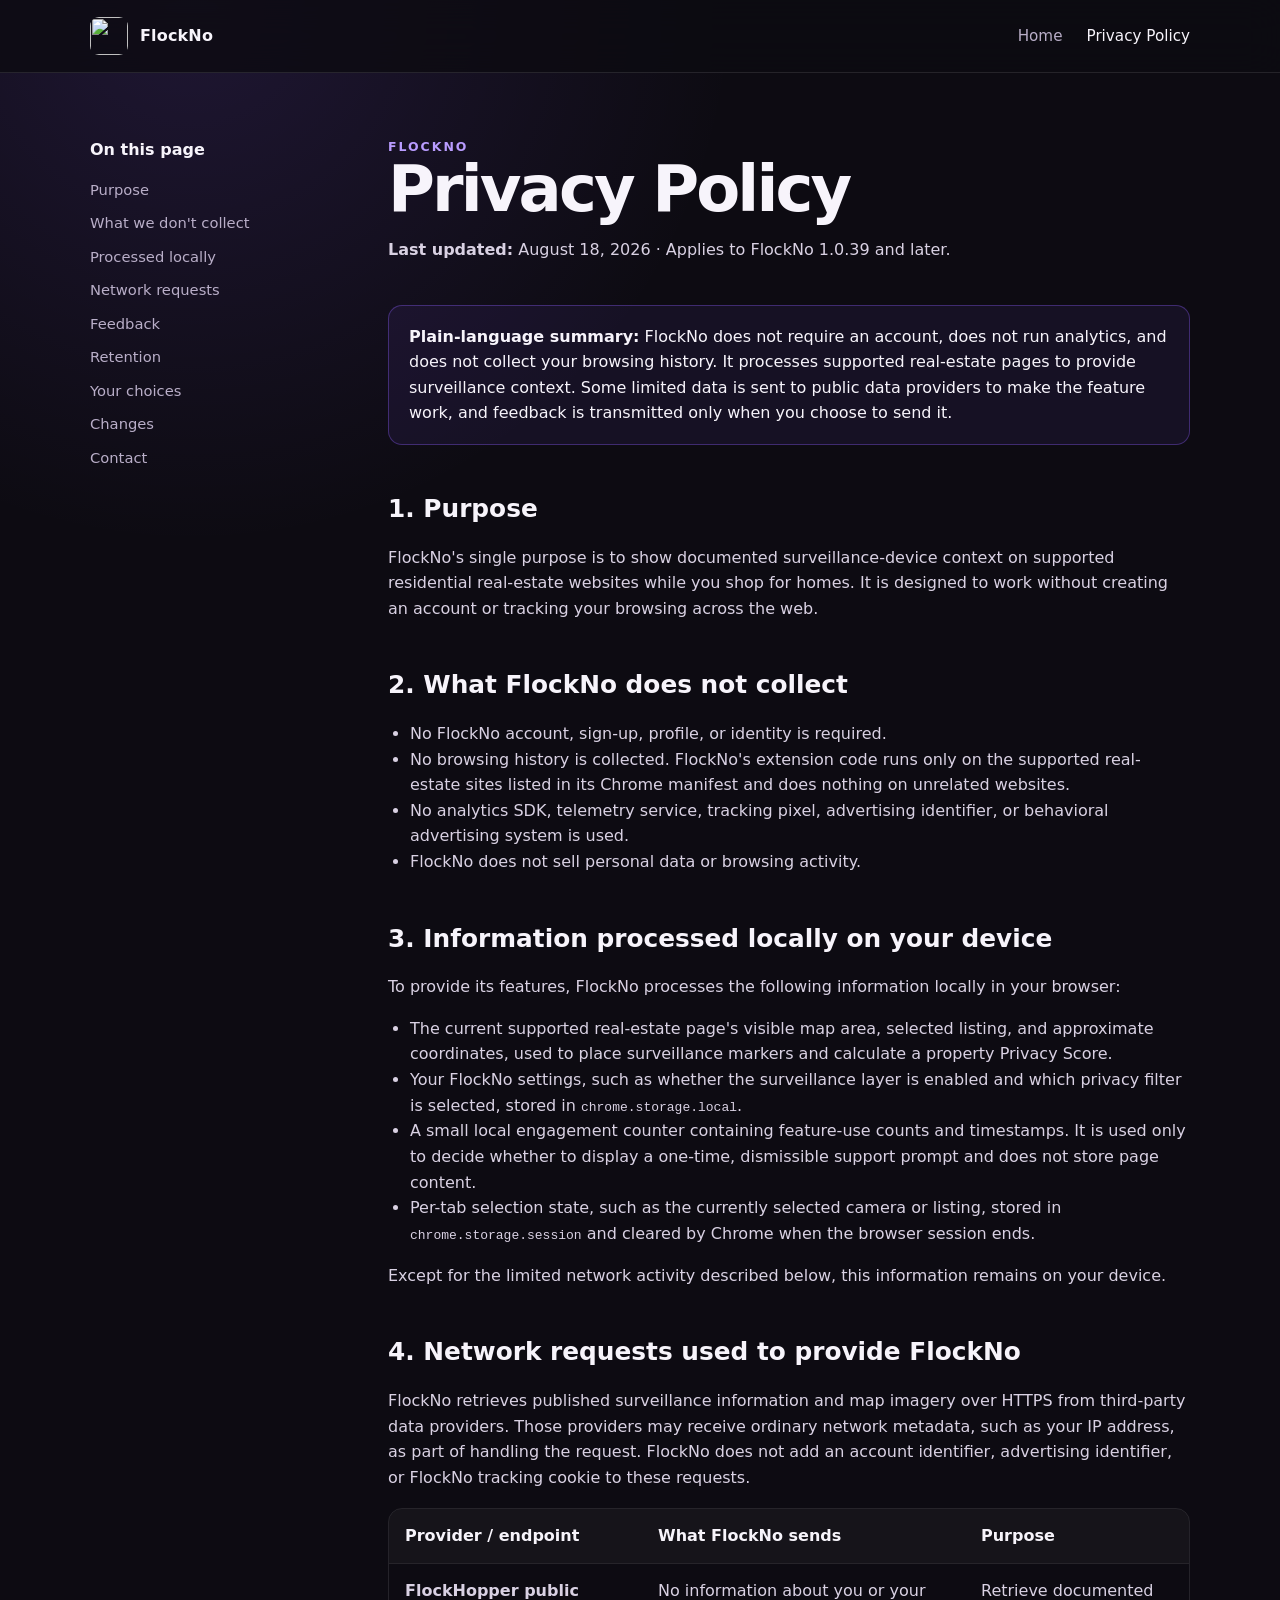
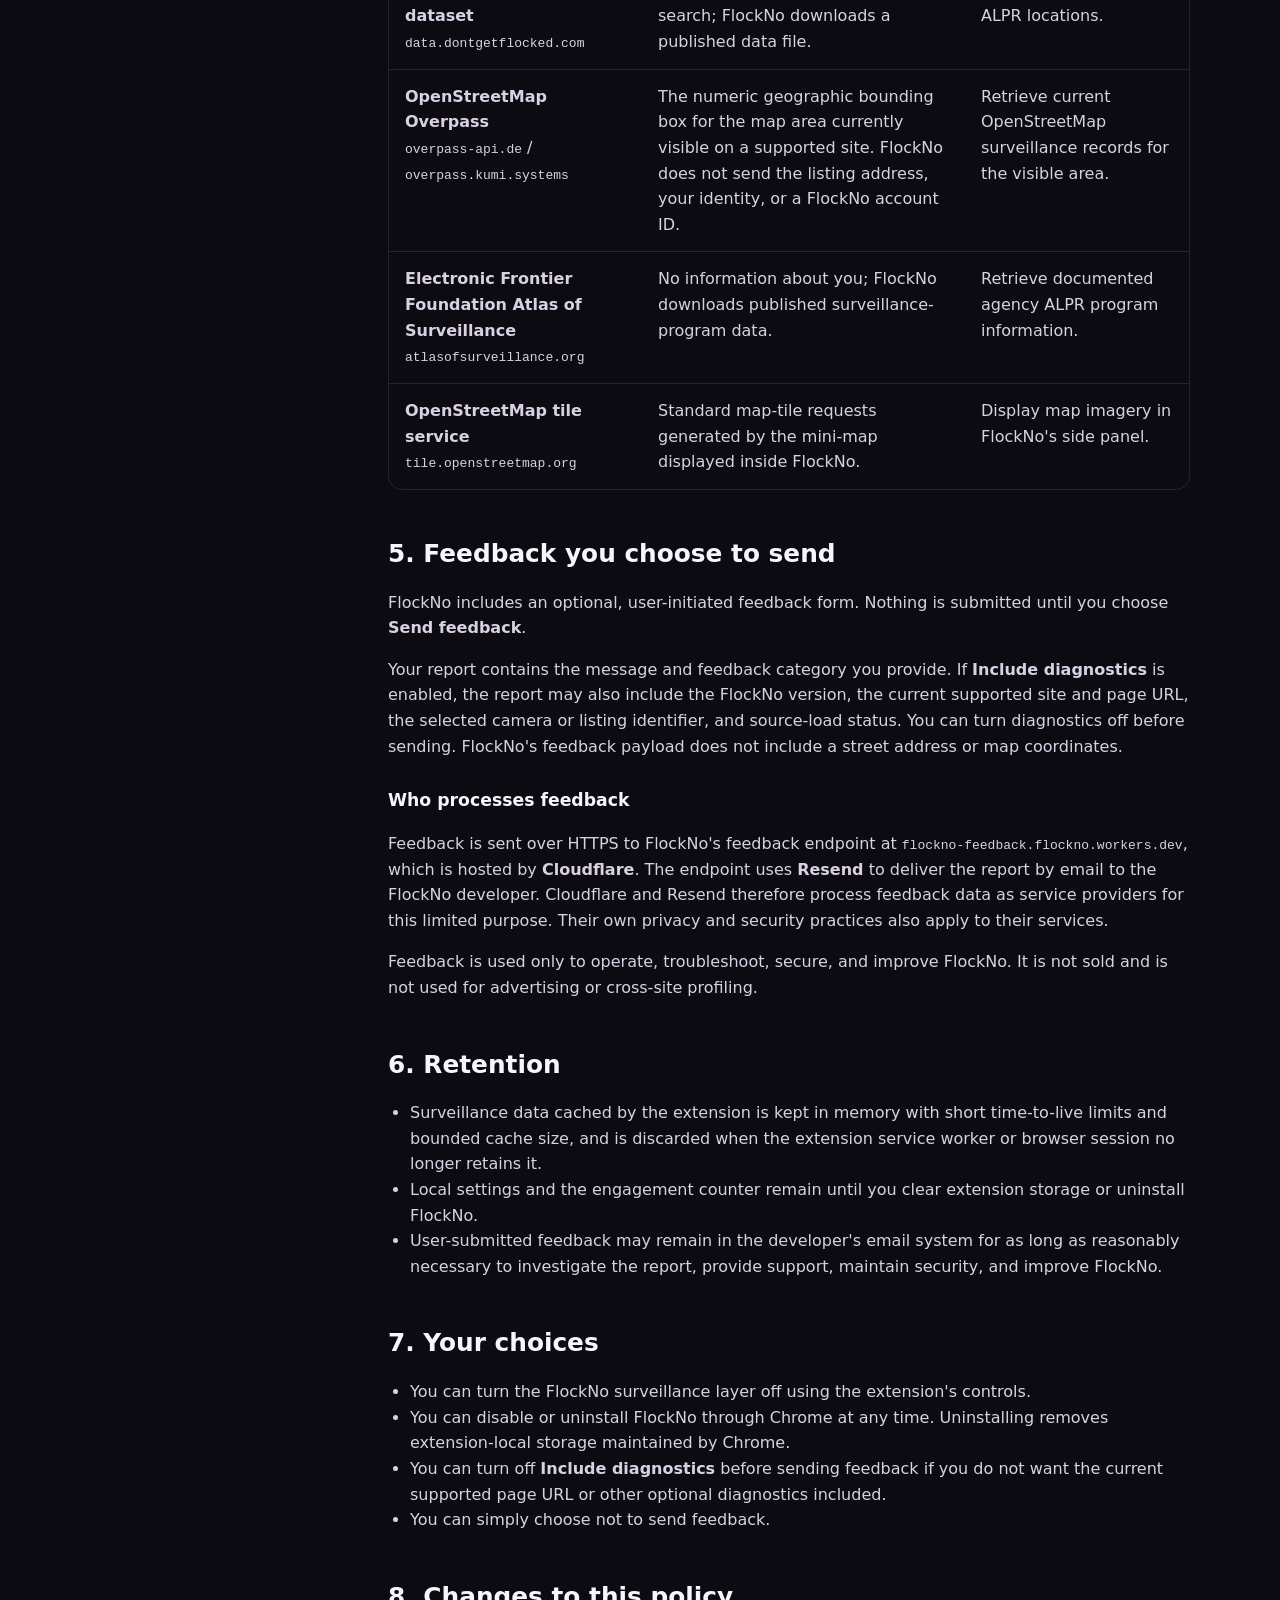
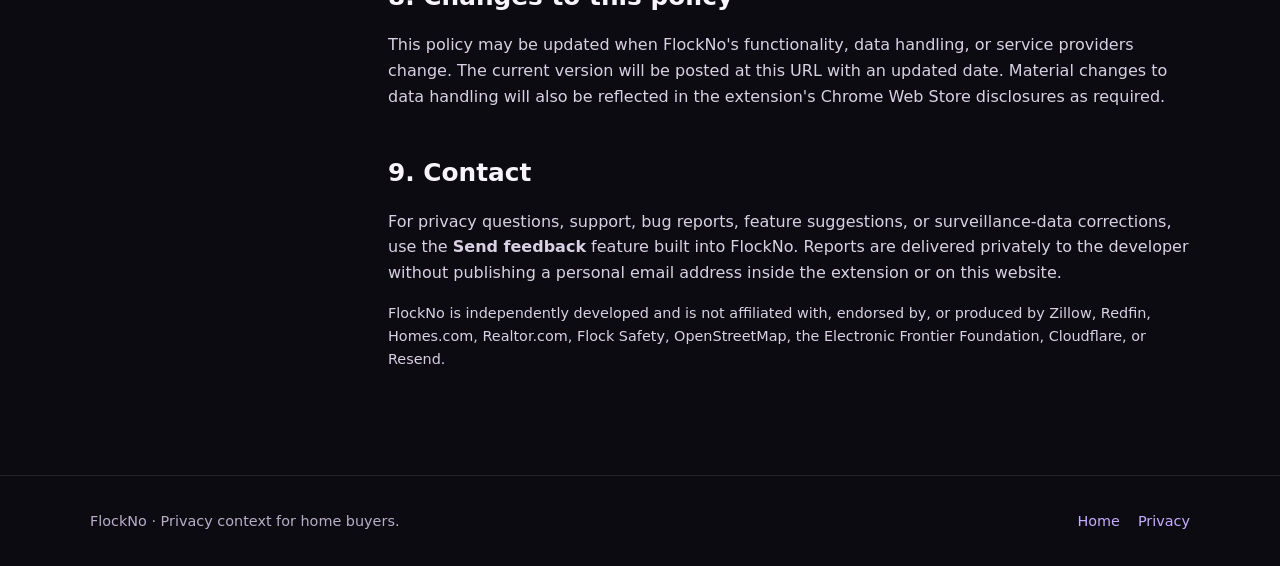
==== privacy.html @ 77d9c00c "Add files via upload" ====
<!doctype html>
<html lang="en">
<head>
<meta charset="utf-8"><meta name="viewport" content="width=device-width,initial-scale=1">
<title>Privacy Policy — FlockNo</title>
<meta name="description" content="FlockNo privacy policy: what the extension processes, transmits, stores, and shares.">
<meta name="theme-color" content="#0d0b12"><link rel="icon" href="./assets/icon.png"><link rel="stylesheet" href="./styles.css">
</head>
<body>
<header><div class="wrap nav"><a class="brand" href="./"><img src="./assets/icon.png" alt=""><span>FlockNo</span></a><nav class="navlinks"><a href="./">Home</a><a class="active keep" href="./privacy.html">Privacy Policy</a></nav></div></header>
<main class="wrap policy">
<aside class="toc"><strong>On this page</strong><a href="#purpose">Purpose</a><a href="#not-collected">What we don't collect</a><a href="#local">Processed locally</a><a href="#network">Network requests</a><a href="#feedback">Feedback</a><a href="#retention">Retention</a><a href="#choices">Your choices</a><a href="#changes">Changes</a><a href="#contact">Contact</a></aside>
<article class="content">
<div class="eyebrow">FlockNo</div><h1>Privacy Policy</h1><p class="updated"><strong>Last updated:</strong> August 18, 2026 · Applies to FlockNo 1.0.39 and later.</p>
<div class="callout"><strong>Plain-language summary:</strong> FlockNo does not require an account, does not run analytics, and does not collect your browsing history. It processes supported real-estate pages to provide surveillance context. Some limited data is sent to public data providers to make the feature work, and feedback is transmitted only when you choose to send it.</div>
<h2 id="purpose">1. Purpose</h2><p>FlockNo's single purpose is to show documented surveillance-device context on supported residential real-estate websites while you shop for homes. It is designed to work without creating an account or tracking your browsing across the web.</p>
<h2 id="not-collected">2. What FlockNo does not collect</h2><ul><li>No FlockNo account, sign-up, profile, or identity is required.</li><li>No browsing history is collected. FlockNo's extension code runs only on the supported real-estate sites listed in its Chrome manifest and does nothing on unrelated websites.</li><li>No analytics SDK, telemetry service, tracking pixel, advertising identifier, or behavioral advertising system is used.</li><li>FlockNo does not sell personal data or browsing activity.</li></ul>
<h2 id="local">3. Information processed locally on your device</h2><p>To provide its features, FlockNo processes the following information locally in your browser:</p><ul><li>The current supported real-estate page's visible map area, selected listing, and approximate coordinates, used to place surveillance markers and calculate a property Privacy Score.</li><li>Your FlockNo settings, such as whether the surveillance layer is enabled and which privacy filter is selected, stored in <code>chrome.storage.local</code>.</li><li>A small local engagement counter containing feature-use counts and timestamps. It is used only to decide whether to display a one-time, dismissible support prompt and does not store page content.</li><li>Per-tab selection state, such as the currently selected camera or listing, stored in <code>chrome.storage.session</code> and cleared by Chrome when the browser session ends.</li></ul><p>Except for the limited network activity described below, this information remains on your device.</p>
<h2 id="network">4. Network requests used to provide FlockNo</h2><p>FlockNo retrieves published surveillance information and map imagery over HTTPS from third-party data providers. Those providers may receive ordinary network metadata, such as your IP address, as part of handling the request. FlockNo does not add an account identifier, advertising identifier, or FlockNo tracking cookie to these requests.</p>
<div class="table-wrap"><table><thead><tr><th>Provider / endpoint</th><th>What FlockNo sends</th><th>Purpose</th></tr></thead><tbody>
<tr><td><strong>FlockHopper public dataset</strong><br><code>data.dontgetflocked.com</code></td><td>No information about you or your search; FlockNo downloads a published data file.</td><td>Retrieve documented ALPR locations.</td></tr>
<tr><td><strong>OpenStreetMap Overpass</strong><br><code>overpass-api.de</code> / <code>overpass.kumi.systems</code></td><td>The numeric geographic bounding box for the map area currently visible on a supported site. FlockNo does not send the listing address, your identity, or a FlockNo account ID.</td><td>Retrieve current OpenStreetMap surveillance records for the visible area.</td></tr>
<tr><td><strong>Electronic Frontier Foundation Atlas of Surveillance</strong><br><code>atlasofsurveillance.org</code></td><td>No information about you; FlockNo downloads published surveillance-program data.</td><td>Retrieve documented agency ALPR program information.</td></tr>
<tr><td><strong>OpenStreetMap tile service</strong><br><code>tile.openstreetmap.org</code></td><td>Standard map-tile requests generated by the mini-map displayed inside FlockNo.</td><td>Display map imagery in FlockNo's side panel.</td></tr>
</tbody></table></div>
<h2 id="feedback">5. Feedback you choose to send</h2><p>FlockNo includes an optional, user-initiated feedback form. Nothing is submitted until you choose <strong>Send feedback</strong>.</p><p>Your report contains the message and feedback category you provide. If <strong>Include diagnostics</strong> is enabled, the report may also include the FlockNo version, the current supported site and page URL, the selected camera or listing identifier, and source-load status. You can turn diagnostics off before sending. FlockNo's feedback payload does not include a street address or map coordinates.</p>
<h3>Who processes feedback</h3><p>Feedback is sent over HTTPS to FlockNo's feedback endpoint at <code>flockno-feedback.flockno.workers.dev</code>, which is hosted by <strong>Cloudflare</strong>. The endpoint uses <strong>Resend</strong> to deliver the report by email to the FlockNo developer. Cloudflare and Resend therefore process feedback data as service providers for this limited purpose. Their own privacy and security practices also apply to their services.</p><p>Feedback is used only to operate, troubleshoot, secure, and improve FlockNo. It is not sold and is not used for advertising or cross-site profiling.</p>
<h2 id="retention">6. Retention</h2><ul><li>Surveillance data cached by the extension is kept in memory with short time-to-live limits and bounded cache size, and is discarded when the extension service worker or browser session no longer retains it.</li><li>Local settings and the engagement counter remain until you clear extension storage or uninstall FlockNo.</li><li>User-submitted feedback may remain in the developer's email system for as long as reasonably necessary to investigate the report, provide support, maintain security, and improve FlockNo.</li></ul>
<h2 id="choices">7. Your choices</h2><ul><li>You can turn the FlockNo surveillance layer off using the extension's controls.</li><li>You can disable or uninstall FlockNo through Chrome at any time. Uninstalling removes extension-local storage maintained by Chrome.</li><li>You can turn off <strong>Include diagnostics</strong> before sending feedback if you do not want the current supported page URL or other optional diagnostics included.</li><li>You can simply choose not to send feedback.</li></ul>
<h2 id="changes">8. Changes to this policy</h2><p>This policy may be updated when FlockNo's functionality, data handling, or service providers change. The current version will be posted at this URL with an updated date. Material changes to data handling will also be reflected in the extension's Chrome Web Store disclosures as required.</p>
<h2 id="contact">9. Contact</h2><p>For privacy questions, support, bug reports, feature suggestions, or surveillance-data corrections, use the <strong>Send feedback</strong> feature built into FlockNo. Reports are delivered privately to the developer without publishing a personal email address inside the extension or on this website.</p>
<p class="note">FlockNo is independently developed and is not affiliated with, endorsed by, or produced by Zillow, Redfin, Homes.com, Realtor.com, Flock Safety, OpenStreetMap, the Electronic Frontier Foundation, Cloudflare, or Resend.</p>
</article></main>
<footer><div class="wrap footerrow"><span>FlockNo · Privacy context for home buyers.</span><div class="footerlinks"><a href="./">Home</a><a href="./privacy.html">Privacy</a></div></div></footer>
</body></html>
---- styles.css ----
:root {
  --bg: #0d0b12;
  --surface: #15111d;
  --surface-2: #1d1728;
  --text: #f7f4fb;
  --muted: #b9aec8;
  --line: rgba(255,255,255,.10);
  --purple: #8c5cff;
  --purple-2: #5d37bd;
  --max: 1100px;
}
*{box-sizing:border-box}
html{scroll-behavior:smooth}
body{margin:0;background:radial-gradient(circle at 15% 0%,rgba(140,92,255,.14),transparent 34rem),var(--bg);color:var(--text);font-family:Inter,ui-sans-serif,system-ui,-apple-system,BlinkMacSystemFont,"Segoe UI",sans-serif;line-height:1.6}
a{color:#c7adff;text-decoration:none}a:hover{text-decoration:underline}
.wrap{width:min(calc(100% - 40px),var(--max));margin:auto}
header{border-bottom:1px solid var(--line);background:rgba(13,11,18,.82);backdrop-filter:blur(18px);position:sticky;top:0;z-index:20}
.nav{height:72px;display:flex;align-items:center;justify-content:space-between;gap:20px}
.brand{display:flex;align-items:center;gap:12px;color:var(--text);font-weight:800;letter-spacing:.01em}.brand:hover{text-decoration:none}.brand img{width:38px;height:38px;border-radius:9px}.navlinks{display:flex;gap:24px;align-items:center}.navlinks a{color:var(--muted);font-size:.95rem}.navlinks a.active,.navlinks a:hover{color:var(--text);text-decoration:none}
.hero{padding:96px 0 72px}.eyebrow{text-transform:uppercase;letter-spacing:.16em;font-weight:800;font-size:.78rem;color:#b99cff}.hero h1{font-size:clamp(2.7rem,7vw,5.5rem);line-height:.98;letter-spacing:-.055em;margin:16px 0 24px;max-width:900px}.hero p{font-size:clamp(1.08rem,2vw,1.32rem);color:var(--muted);max-width:760px}.actions{display:flex;gap:12px;flex-wrap:wrap;margin-top:30px}.button{display:inline-flex;align-items:center;justify-content:center;border:1px solid var(--line);border-radius:12px;padding:12px 18px;font-weight:750;color:var(--text);background:var(--surface)}.button.primary{background:linear-gradient(135deg,var(--purple),var(--purple-2));border-color:transparent}.button:hover{text-decoration:none;filter:brightness(1.06)}
.grid{display:grid;grid-template-columns:repeat(3,1fr);gap:18px;padding:0 0 80px}.card{background:linear-gradient(180deg,rgba(255,255,255,.04),rgba(255,255,255,.02));border:1px solid var(--line);border-radius:18px;padding:26px}.card h2,.card h3{margin-top:0}.card p{color:var(--muted);margin-bottom:0}.pill{display:inline-block;padding:5px 9px;border-radius:999px;background:rgba(140,92,255,.13);color:#cdbaff;font-size:.78rem;font-weight:800;margin-bottom:12px}
.section{padding:72px 0;border-top:1px solid var(--line)}.section h2{font-size:clamp(2rem,4vw,3.2rem);letter-spacing:-.035em;margin:0 0 14px}.section>.wrap>p{color:var(--muted);max-width:800px}
.policy{display:grid;grid-template-columns:250px minmax(0,1fr);gap:48px;padding:64px 0 90px}.toc{position:sticky;top:100px;align-self:start}.toc strong{display:block;margin-bottom:10px}.toc a{display:block;color:var(--muted);padding:5px 0;font-size:.92rem}.content{min-width:0}.content h1{font-size:clamp(2.5rem,5vw,4.4rem);line-height:1;letter-spacing:-.045em;margin:0 0 16px}.updated{color:var(--muted);margin-bottom:42px}.content h2{font-size:1.55rem;margin:44px 0 14px;scroll-margin-top:100px}.content h3{font-size:1.08rem;margin:28px 0 8px}.content p,.content li{color:#d9d1e3}.content ul{padding-left:22px}.callout{border:1px solid rgba(140,92,255,.35);background:rgba(140,92,255,.08);border-radius:14px;padding:18px 20px;margin:24px 0}.table-wrap{overflow-x:auto;border:1px solid var(--line);border-radius:14px;margin:18px 0}table{width:100%;border-collapse:collapse;min-width:680px}th,td{text-align:left;vertical-align:top;padding:14px 16px;border-bottom:1px solid var(--line)}tr:last-child td{border-bottom:0}th{background:rgba(255,255,255,.035);color:var(--text)}td{color:#d9d1e3}
footer{border-top:1px solid var(--line);padding:34px 0;color:var(--muted);font-size:.9rem}.footerrow{display:flex;justify-content:space-between;gap:24px;flex-wrap:wrap}.footerlinks{display:flex;gap:18px;flex-wrap:wrap}
.note{font-size:.9rem;color:var(--muted)}
@media(max-width:800px){.grid{grid-template-columns:1fr}.policy{grid-template-columns:1fr}.toc{position:static;border-bottom:1px solid var(--line);padding-bottom:24px}.navlinks a:not(.keep){display:none}.hero{padding-top:68px}.wrap{width:min(calc(100% - 28px),var(--max))}}
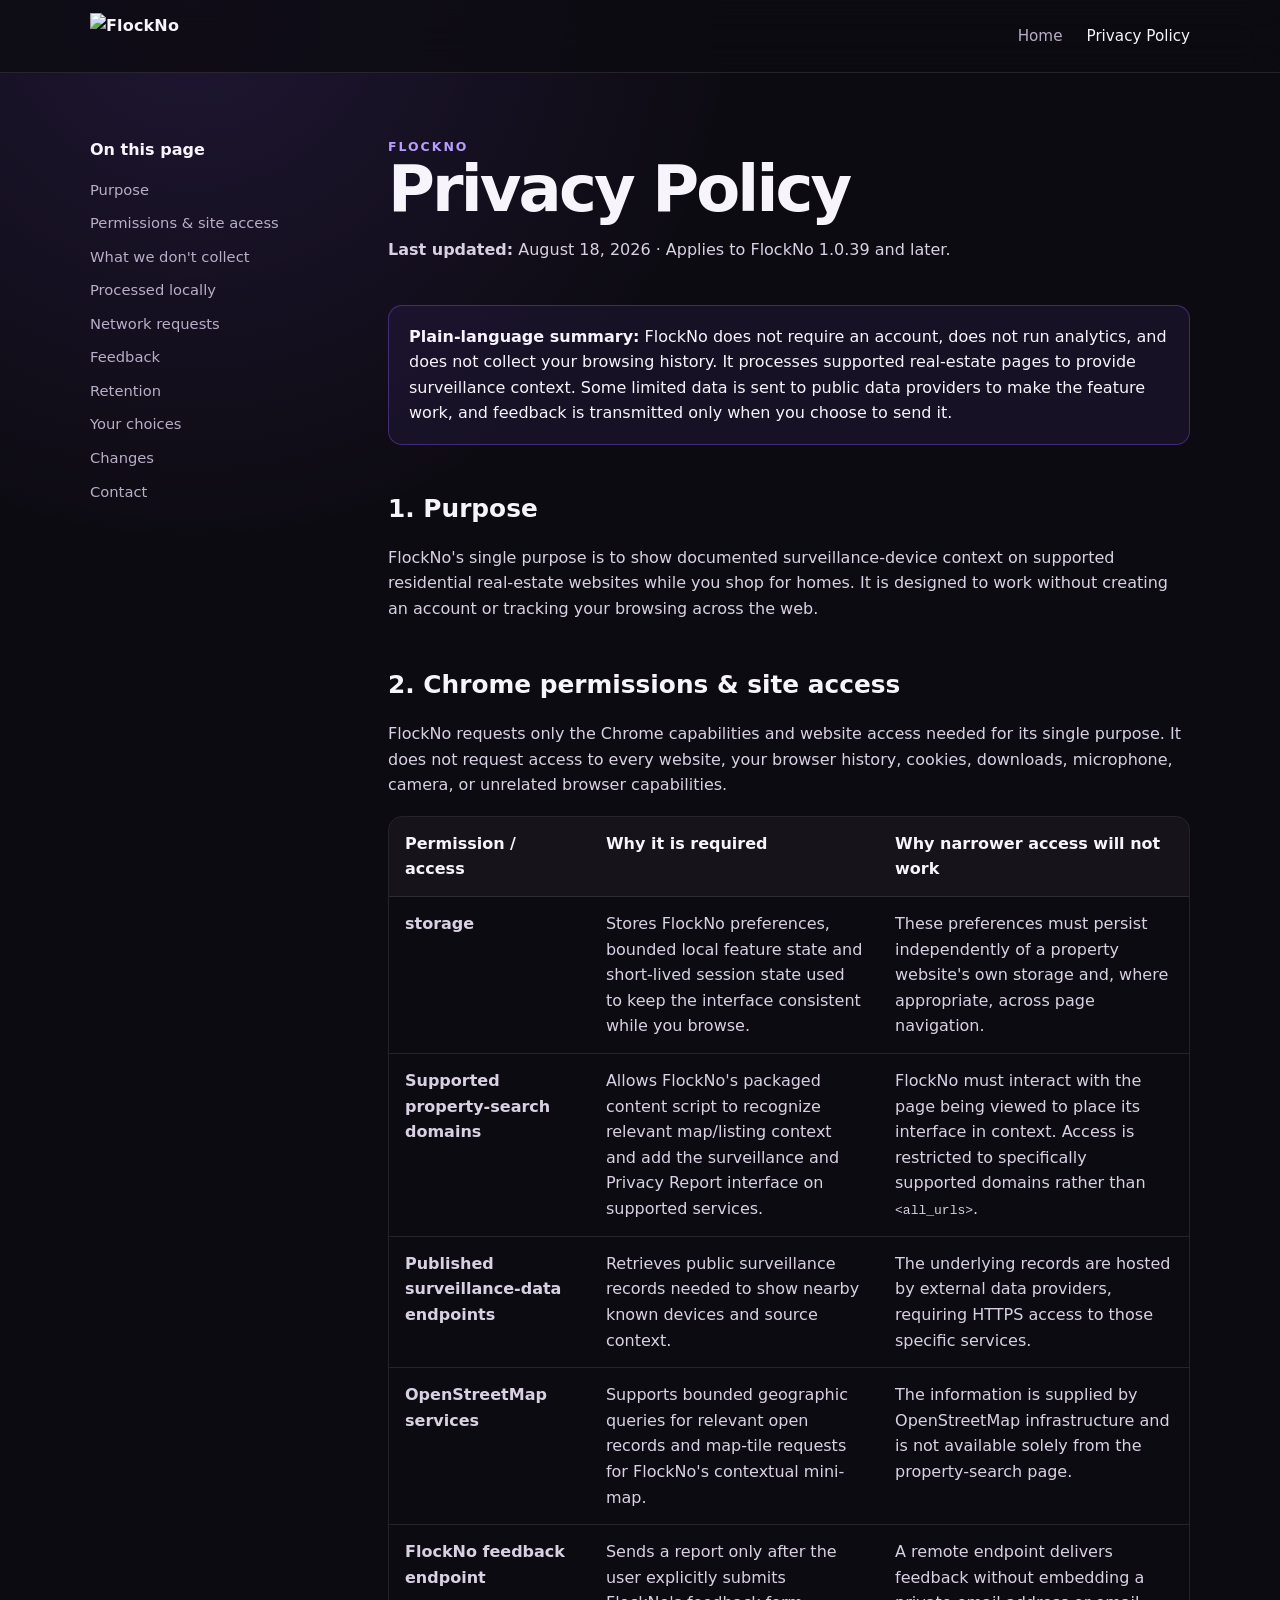
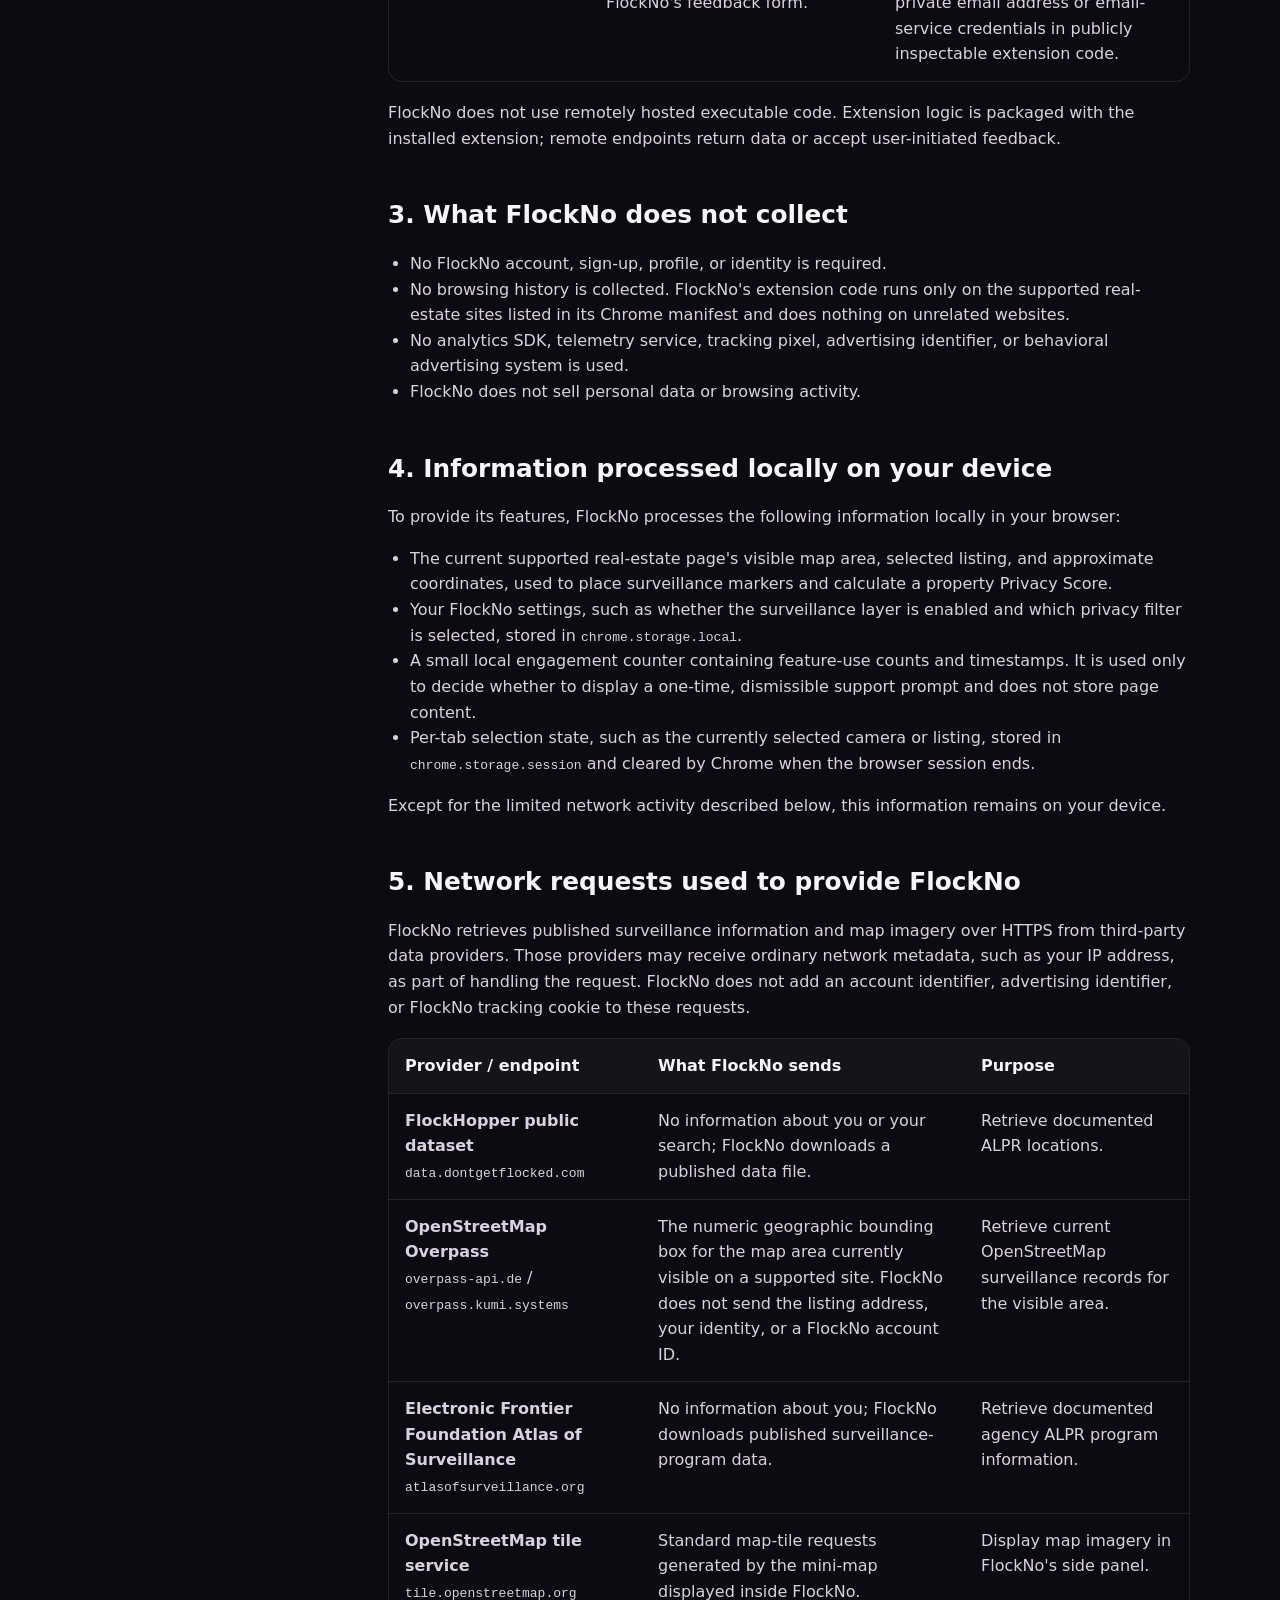
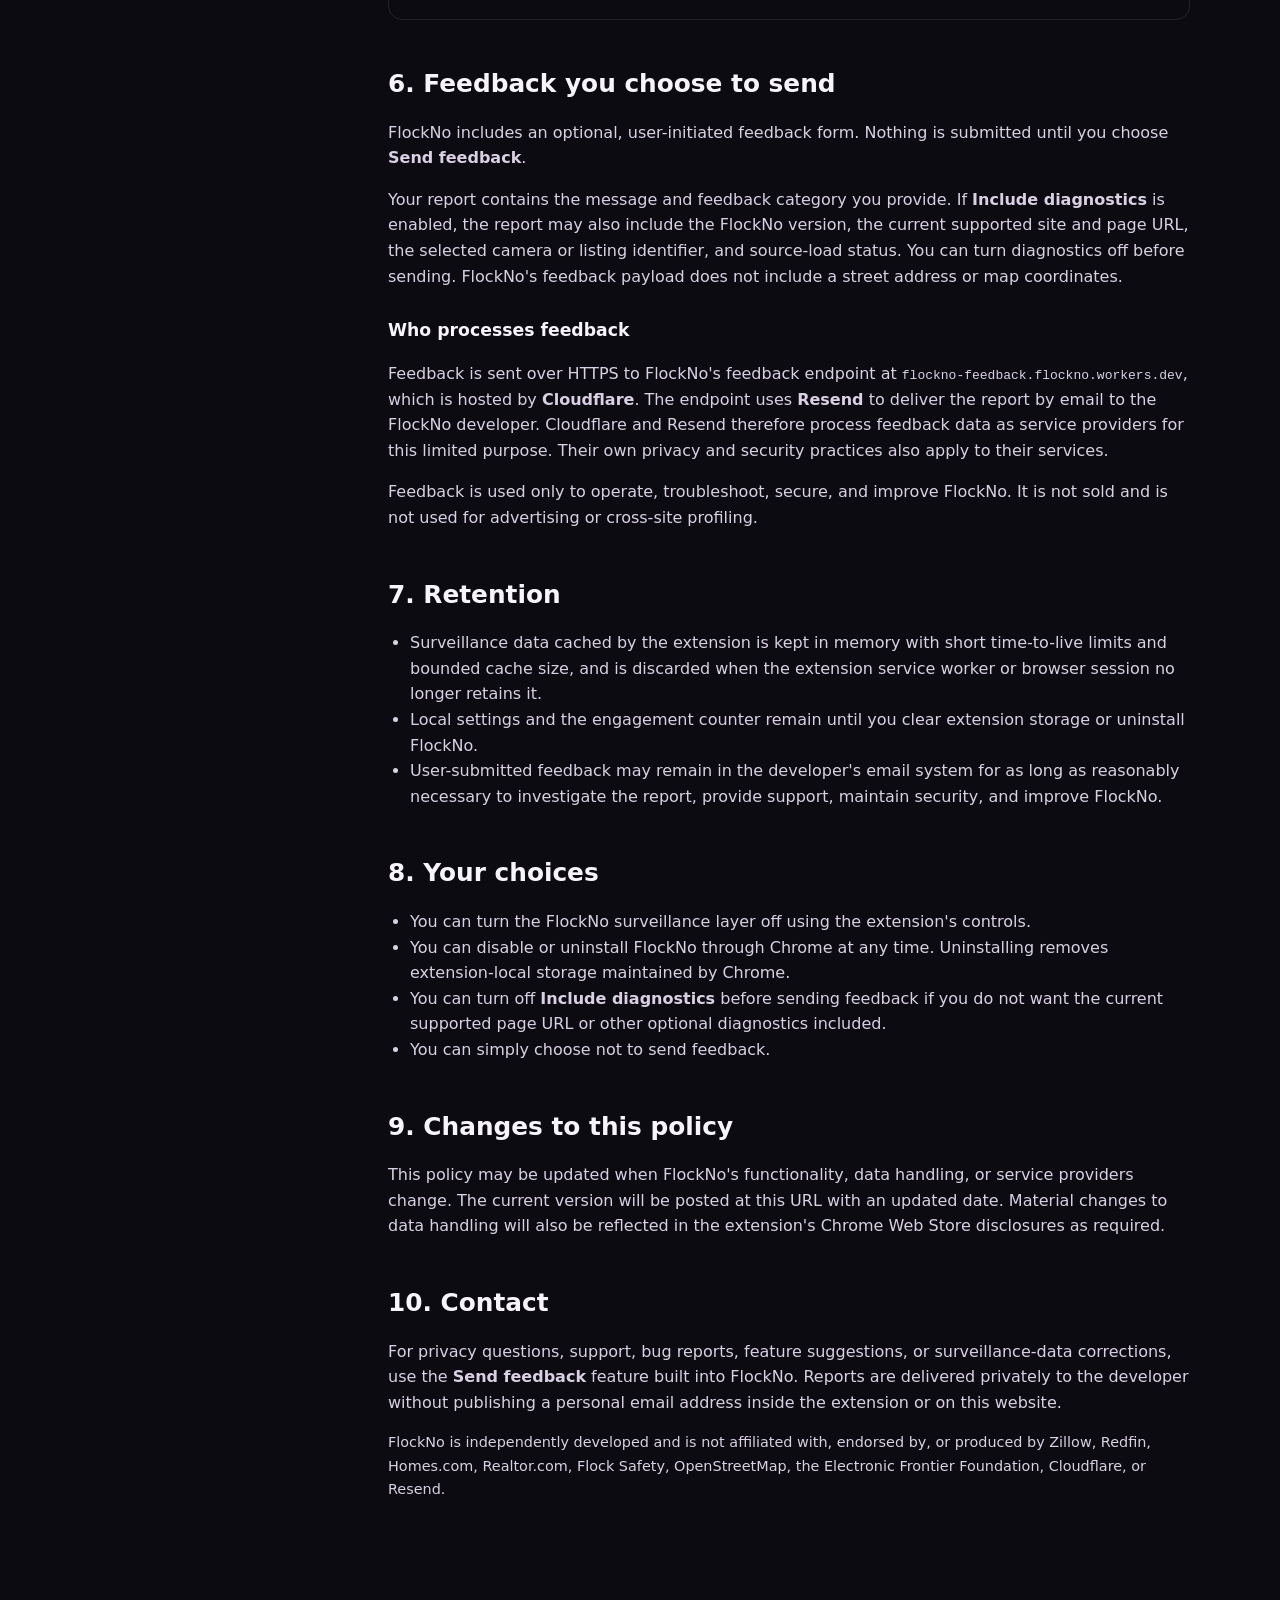
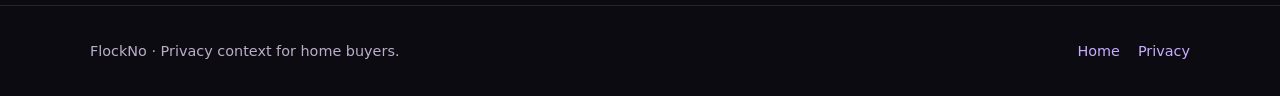
==== commit 706f82f3: "Add files via upload" ====
--- a/privacy.html
+++ b/privacy.html
@@ -7,28 +7,35 @@
 <meta name="theme-color" content="#0d0b12"><link rel="icon" href="./assets/icon.png"><link rel="stylesheet" href="./styles.css">
 </head>
 <body>
-<header><div class="wrap nav"><a class="brand" href="./"><img src="./assets/icon.png" alt=""><span>FlockNo</span></a><nav class="navlinks"><a href="./">Home</a><a class="active keep" href="./privacy.html">Privacy Policy</a></nav></div></header>
+<header><div class="wrap nav"><a class="brand brand-lockup" href="./"><img src="./assets/flockno-logo.png" alt="FlockNo"></a><nav class="navlinks"><a href="./">Home</a><a class="active keep" href="./privacy.html">Privacy Policy</a></nav></div></header>
 <main class="wrap policy">
-<aside class="toc"><strong>On this page</strong><a href="#purpose">Purpose</a><a href="#not-collected">What we don't collect</a><a href="#local">Processed locally</a><a href="#network">Network requests</a><a href="#feedback">Feedback</a><a href="#retention">Retention</a><a href="#choices">Your choices</a><a href="#changes">Changes</a><a href="#contact">Contact</a></aside>
+<aside class="toc"><strong>On this page</strong><a href="#purpose">Purpose</a><a href="#permissions">Permissions & site access</a><a href="#not-collected">What we don't collect</a><a href="#local">Processed locally</a><a href="#network">Network requests</a><a href="#feedback">Feedback</a><a href="#retention">Retention</a><a href="#choices">Your choices</a><a href="#changes">Changes</a><a href="#contact">Contact</a></aside>
 <article class="content">
 <div class="eyebrow">FlockNo</div><h1>Privacy Policy</h1><p class="updated"><strong>Last updated:</strong> August 18, 2026 · Applies to FlockNo 1.0.39 and later.</p>
 <div class="callout"><strong>Plain-language summary:</strong> FlockNo does not require an account, does not run analytics, and does not collect your browsing history. It processes supported real-estate pages to provide surveillance context. Some limited data is sent to public data providers to make the feature work, and feedback is transmitted only when you choose to send it.</div>
 <h2 id="purpose">1. Purpose</h2><p>FlockNo's single purpose is to show documented surveillance-device context on supported residential real-estate websites while you shop for homes. It is designed to work without creating an account or tracking your browsing across the web.</p>
-<h2 id="not-collected">2. What FlockNo does not collect</h2><ul><li>No FlockNo account, sign-up, profile, or identity is required.</li><li>No browsing history is collected. FlockNo's extension code runs only on the supported real-estate sites listed in its Chrome manifest and does nothing on unrelated websites.</li><li>No analytics SDK, telemetry service, tracking pixel, advertising identifier, or behavioral advertising system is used.</li><li>FlockNo does not sell personal data or browsing activity.</li></ul>
-<h2 id="local">3. Information processed locally on your device</h2><p>To provide its features, FlockNo processes the following information locally in your browser:</p><ul><li>The current supported real-estate page's visible map area, selected listing, and approximate coordinates, used to place surveillance markers and calculate a property Privacy Score.</li><li>Your FlockNo settings, such as whether the surveillance layer is enabled and which privacy filter is selected, stored in <code>chrome.storage.local</code>.</li><li>A small local engagement counter containing feature-use counts and timestamps. It is used only to decide whether to display a one-time, dismissible support prompt and does not store page content.</li><li>Per-tab selection state, such as the currently selected camera or listing, stored in <code>chrome.storage.session</code> and cleared by Chrome when the browser session ends.</li></ul><p>Except for the limited network activity described below, this information remains on your device.</p>
-<h2 id="network">4. Network requests used to provide FlockNo</h2><p>FlockNo retrieves published surveillance information and map imagery over HTTPS from third-party data providers. Those providers may receive ordinary network metadata, such as your IP address, as part of handling the request. FlockNo does not add an account identifier, advertising identifier, or FlockNo tracking cookie to these requests.</p>
+<h2 id="permissions">2. Chrome permissions & site access</h2><p>FlockNo requests only the Chrome capabilities and website access needed for its single purpose. It does not request access to every website, your browser history, cookies, downloads, microphone, camera, or unrelated browser capabilities.</p>
+<div class="table-wrap"><table><thead><tr><th>Permission / access</th><th>Why it is required</th><th>Why narrower access will not work</th></tr></thead><tbody>
+<tr><td><strong>storage</strong></td><td>Stores FlockNo preferences, bounded local feature state and short-lived session state used to keep the interface consistent while you browse.</td><td>These preferences must persist independently of a property website's own storage and, where appropriate, across page navigation.</td></tr>
+<tr><td><strong>Supported property-search domains</strong></td><td>Allows FlockNo's packaged content script to recognize relevant map/listing context and add the surveillance and Privacy Report interface on supported services.</td><td>FlockNo must interact with the page being viewed to place its interface in context. Access is restricted to specifically supported domains rather than <code>&lt;all_urls&gt;</code>.</td></tr>
+<tr><td><strong>Published surveillance-data endpoints</strong></td><td>Retrieves public surveillance records needed to show nearby known devices and source context.</td><td>The underlying records are hosted by external data providers, requiring HTTPS access to those specific services.</td></tr>
+<tr><td><strong>OpenStreetMap services</strong></td><td>Supports bounded geographic queries for relevant open records and map-tile requests for FlockNo's contextual mini-map.</td><td>The information is supplied by OpenStreetMap infrastructure and is not available solely from the property-search page.</td></tr>
+<tr><td><strong>FlockNo feedback endpoint</strong></td><td>Sends a report only after the user explicitly submits FlockNo's feedback form.</td><td>A remote endpoint delivers feedback without embedding a private email address or email-service credentials in publicly inspectable extension code.</td></tr>
+</tbody></table></div><p>FlockNo does not use remotely hosted executable code. Extension logic is packaged with the installed extension; remote endpoints return data or accept user-initiated feedback.</p><h2 id="not-collected">3. What FlockNo does not collect</h2><ul><li>No FlockNo account, sign-up, profile, or identity is required.</li><li>No browsing history is collected. FlockNo's extension code runs only on the supported real-estate sites listed in its Chrome manifest and does nothing on unrelated websites.</li><li>No analytics SDK, telemetry service, tracking pixel, advertising identifier, or behavioral advertising system is used.</li><li>FlockNo does not sell personal data or browsing activity.</li></ul>
+<h2 id="local">4. Information processed locally on your device</h2><p>To provide its features, FlockNo processes the following information locally in your browser:</p><ul><li>The current supported real-estate page's visible map area, selected listing, and approximate coordinates, used to place surveillance markers and calculate a property Privacy Score.</li><li>Your FlockNo settings, such as whether the surveillance layer is enabled and which privacy filter is selected, stored in <code>chrome.storage.local</code>.</li><li>A small local engagement counter containing feature-use counts and timestamps. It is used only to decide whether to display a one-time, dismissible support prompt and does not store page content.</li><li>Per-tab selection state, such as the currently selected camera or listing, stored in <code>chrome.storage.session</code> and cleared by Chrome when the browser session ends.</li></ul><p>Except for the limited network activity described below, this information remains on your device.</p>
+<h2 id="network">5. Network requests used to provide FlockNo</h2><p>FlockNo retrieves published surveillance information and map imagery over HTTPS from third-party data providers. Those providers may receive ordinary network metadata, such as your IP address, as part of handling the request. FlockNo does not add an account identifier, advertising identifier, or FlockNo tracking cookie to these requests.</p>
 <div class="table-wrap"><table><thead><tr><th>Provider / endpoint</th><th>What FlockNo sends</th><th>Purpose</th></tr></thead><tbody>
 <tr><td><strong>FlockHopper public dataset</strong><br><code>data.dontgetflocked.com</code></td><td>No information about you or your search; FlockNo downloads a published data file.</td><td>Retrieve documented ALPR locations.</td></tr>
 <tr><td><strong>OpenStreetMap Overpass</strong><br><code>overpass-api.de</code> / <code>overpass.kumi.systems</code></td><td>The numeric geographic bounding box for the map area currently visible on a supported site. FlockNo does not send the listing address, your identity, or a FlockNo account ID.</td><td>Retrieve current OpenStreetMap surveillance records for the visible area.</td></tr>
 <tr><td><strong>Electronic Frontier Foundation Atlas of Surveillance</strong><br><code>atlasofsurveillance.org</code></td><td>No information about you; FlockNo downloads published surveillance-program data.</td><td>Retrieve documented agency ALPR program information.</td></tr>
 <tr><td><strong>OpenStreetMap tile service</strong><br><code>tile.openstreetmap.org</code></td><td>Standard map-tile requests generated by the mini-map displayed inside FlockNo.</td><td>Display map imagery in FlockNo's side panel.</td></tr>
 </tbody></table></div>
-<h2 id="feedback">5. Feedback you choose to send</h2><p>FlockNo includes an optional, user-initiated feedback form. Nothing is submitted until you choose <strong>Send feedback</strong>.</p><p>Your report contains the message and feedback category you provide. If <strong>Include diagnostics</strong> is enabled, the report may also include the FlockNo version, the current supported site and page URL, the selected camera or listing identifier, and source-load status. You can turn diagnostics off before sending. FlockNo's feedback payload does not include a street address or map coordinates.</p>
+<h2 id="feedback">6. Feedback you choose to send</h2><p>FlockNo includes an optional, user-initiated feedback form. Nothing is submitted until you choose <strong>Send feedback</strong>.</p><p>Your report contains the message and feedback category you provide. If <strong>Include diagnostics</strong> is enabled, the report may also include the FlockNo version, the current supported site and page URL, the selected camera or listing identifier, and source-load status. You can turn diagnostics off before sending. FlockNo's feedback payload does not include a street address or map coordinates.</p>
 <h3>Who processes feedback</h3><p>Feedback is sent over HTTPS to FlockNo's feedback endpoint at <code>flockno-feedback.flockno.workers.dev</code>, which is hosted by <strong>Cloudflare</strong>. The endpoint uses <strong>Resend</strong> to deliver the report by email to the FlockNo developer. Cloudflare and Resend therefore process feedback data as service providers for this limited purpose. Their own privacy and security practices also apply to their services.</p><p>Feedback is used only to operate, troubleshoot, secure, and improve FlockNo. It is not sold and is not used for advertising or cross-site profiling.</p>
-<h2 id="retention">6. Retention</h2><ul><li>Surveillance data cached by the extension is kept in memory with short time-to-live limits and bounded cache size, and is discarded when the extension service worker or browser session no longer retains it.</li><li>Local settings and the engagement counter remain until you clear extension storage or uninstall FlockNo.</li><li>User-submitted feedback may remain in the developer's email system for as long as reasonably necessary to investigate the report, provide support, maintain security, and improve FlockNo.</li></ul>
-<h2 id="choices">7. Your choices</h2><ul><li>You can turn the FlockNo surveillance layer off using the extension's controls.</li><li>You can disable or uninstall FlockNo through Chrome at any time. Uninstalling removes extension-local storage maintained by Chrome.</li><li>You can turn off <strong>Include diagnostics</strong> before sending feedback if you do not want the current supported page URL or other optional diagnostics included.</li><li>You can simply choose not to send feedback.</li></ul>
-<h2 id="changes">8. Changes to this policy</h2><p>This policy may be updated when FlockNo's functionality, data handling, or service providers change. The current version will be posted at this URL with an updated date. Material changes to data handling will also be reflected in the extension's Chrome Web Store disclosures as required.</p>
-<h2 id="contact">9. Contact</h2><p>For privacy questions, support, bug reports, feature suggestions, or surveillance-data corrections, use the <strong>Send feedback</strong> feature built into FlockNo. Reports are delivered privately to the developer without publishing a personal email address inside the extension or on this website.</p>
+<h2 id="retention">7. Retention</h2><ul><li>Surveillance data cached by the extension is kept in memory with short time-to-live limits and bounded cache size, and is discarded when the extension service worker or browser session no longer retains it.</li><li>Local settings and the engagement counter remain until you clear extension storage or uninstall FlockNo.</li><li>User-submitted feedback may remain in the developer's email system for as long as reasonably necessary to investigate the report, provide support, maintain security, and improve FlockNo.</li></ul>
+<h2 id="choices">8. Your choices</h2><ul><li>You can turn the FlockNo surveillance layer off using the extension's controls.</li><li>You can disable or uninstall FlockNo through Chrome at any time. Uninstalling removes extension-local storage maintained by Chrome.</li><li>You can turn off <strong>Include diagnostics</strong> before sending feedback if you do not want the current supported page URL or other optional diagnostics included.</li><li>You can simply choose not to send feedback.</li></ul>
+<h2 id="changes">9. Changes to this policy</h2><p>This policy may be updated when FlockNo's functionality, data handling, or service providers change. The current version will be posted at this URL with an updated date. Material changes to data handling will also be reflected in the extension's Chrome Web Store disclosures as required.</p>
+<h2 id="contact">10. Contact</h2><p>For privacy questions, support, bug reports, feature suggestions, or surveillance-data corrections, use the <strong>Send feedback</strong> feature built into FlockNo. Reports are delivered privately to the developer without publishing a personal email address inside the extension or on this website.</p>
 <p class="note">FlockNo is independently developed and is not affiliated with, endorsed by, or produced by Zillow, Redfin, Homes.com, Realtor.com, Flock Safety, OpenStreetMap, the Electronic Frontier Foundation, Cloudflare, or Resend.</p>
 </article></main>
 <footer><div class="wrap footerrow"><span>FlockNo · Privacy context for home buyers.</span><div class="footerlinks"><a href="./">Home</a><a href="./privacy.html">Privacy</a></div></div></footer>
--- a/styles.css
+++ b/styles.css
@@ -25,3 +25,14 @@
 footer{border-top:1px solid var(--line);padding:34px 0;color:var(--muted);font-size:.9rem}.footerrow{display:flex;justify-content:space-between;gap:24px;flex-wrap:wrap}.footerlinks{display:flex;gap:18px;flex-wrap:wrap}
 .note{font-size:.9rem;color:var(--muted)}
 @media(max-width:800px){.grid{grid-template-columns:1fr}.policy{grid-template-columns:1fr}.toc{position:static;border-bottom:1px solid var(--line);padding-bottom:24px}.navlinks a:not(.keep){display:none}.hero{padding-top:68px}.wrap{width:min(calc(100% - 28px),var(--max))}}
+
+.brand-lockup img{width:auto;height:46px;max-width:190px;border-radius:0;object-fit:contain}
+.hero-grid{display:grid;grid-template-columns:minmax(0,1.6fr) minmax(260px,.7fr);gap:60px;align-items:center}
+.hero-mark{display:flex;justify-content:center;align-items:center;min-height:280px;border:1px solid var(--line);border-radius:28px;background:radial-gradient(circle at 50% 50%,rgba(140,92,255,.16),rgba(255,255,255,.02) 58%,transparent)}
+.hero-mark img{width:min(90%,430px);height:auto;filter:drop-shadow(0 22px 45px rgba(0,0,0,.28))}
+.trustline{display:flex;gap:10px;flex-wrap:wrap;margin-top:26px}.trustline span{font-size:.82rem;color:var(--muted);border:1px solid var(--line);border-radius:999px;padding:6px 10px}
+.feature-grid{display:grid;grid-template-columns:repeat(3,1fr);gap:18px;margin-top:34px}.feature-grid .card{padding:24px}.feature-grid .card h3{font-size:1.25rem;margin:0 0 8px}
+.split{display:grid;grid-template-columns:1.15fr .85fr;gap:60px;align-items:start}.source-stack{display:grid;gap:12px}.source{border:1px solid var(--line);border-radius:15px;padding:18px;background:rgba(255,255,255,.025)}.source strong{display:block;margin-bottom:4px}.source span{display:block;color:var(--muted);font-size:.94rem}
+.method-grid{display:grid;grid-template-columns:repeat(4,1fr);gap:14px;margin-top:32px}.method{border-top:2px solid rgba(140,92,255,.55);padding:18px 4px 0}.method p{color:var(--muted);font-size:.94rem}.wide{margin-top:36px}
+@media(max-width:900px){.hero-grid,.split{grid-template-columns:1fr}.hero-mark{min-height:200px}.feature-grid{grid-template-columns:repeat(2,1fr)}.method-grid{grid-template-columns:repeat(2,1fr)}}
+@media(max-width:600px){.feature-grid,.method-grid{grid-template-columns:1fr}.brand-lockup img{height:38px;max-width:150px}.hero-mark{display:none}}
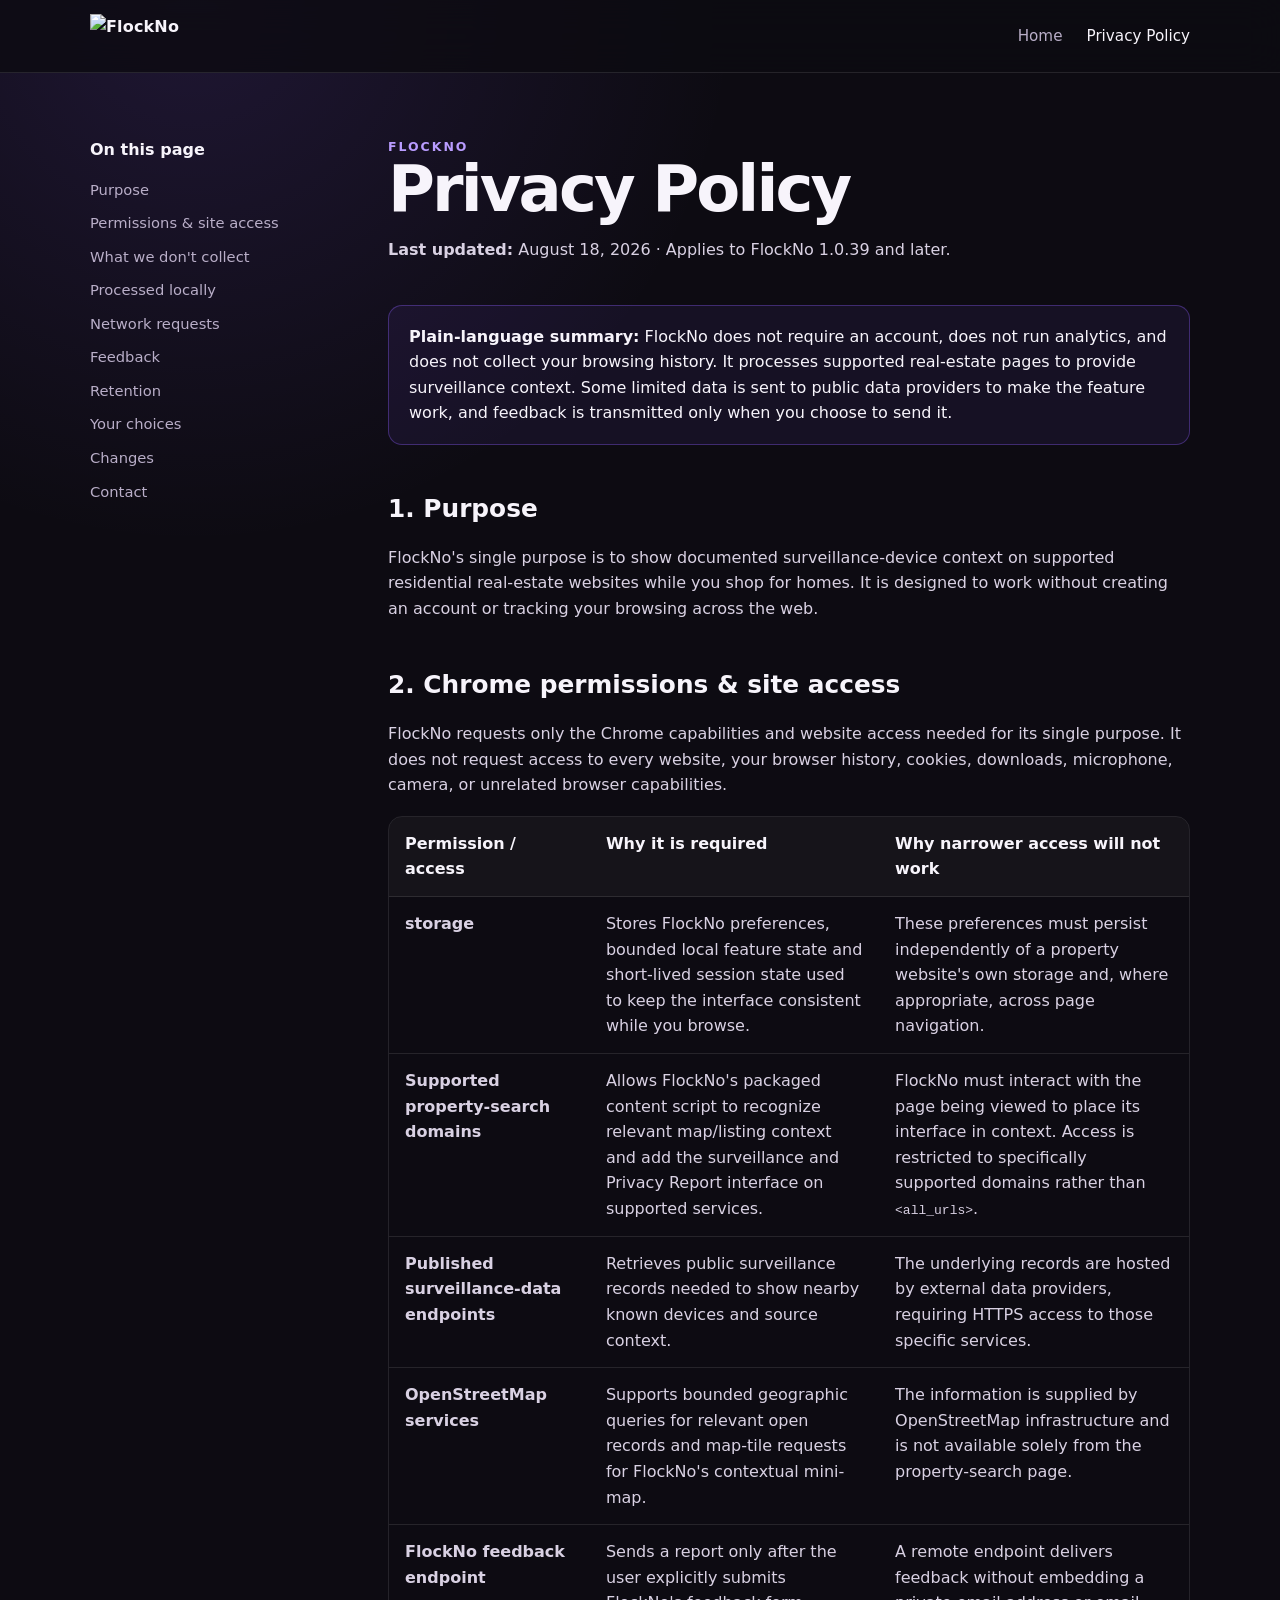
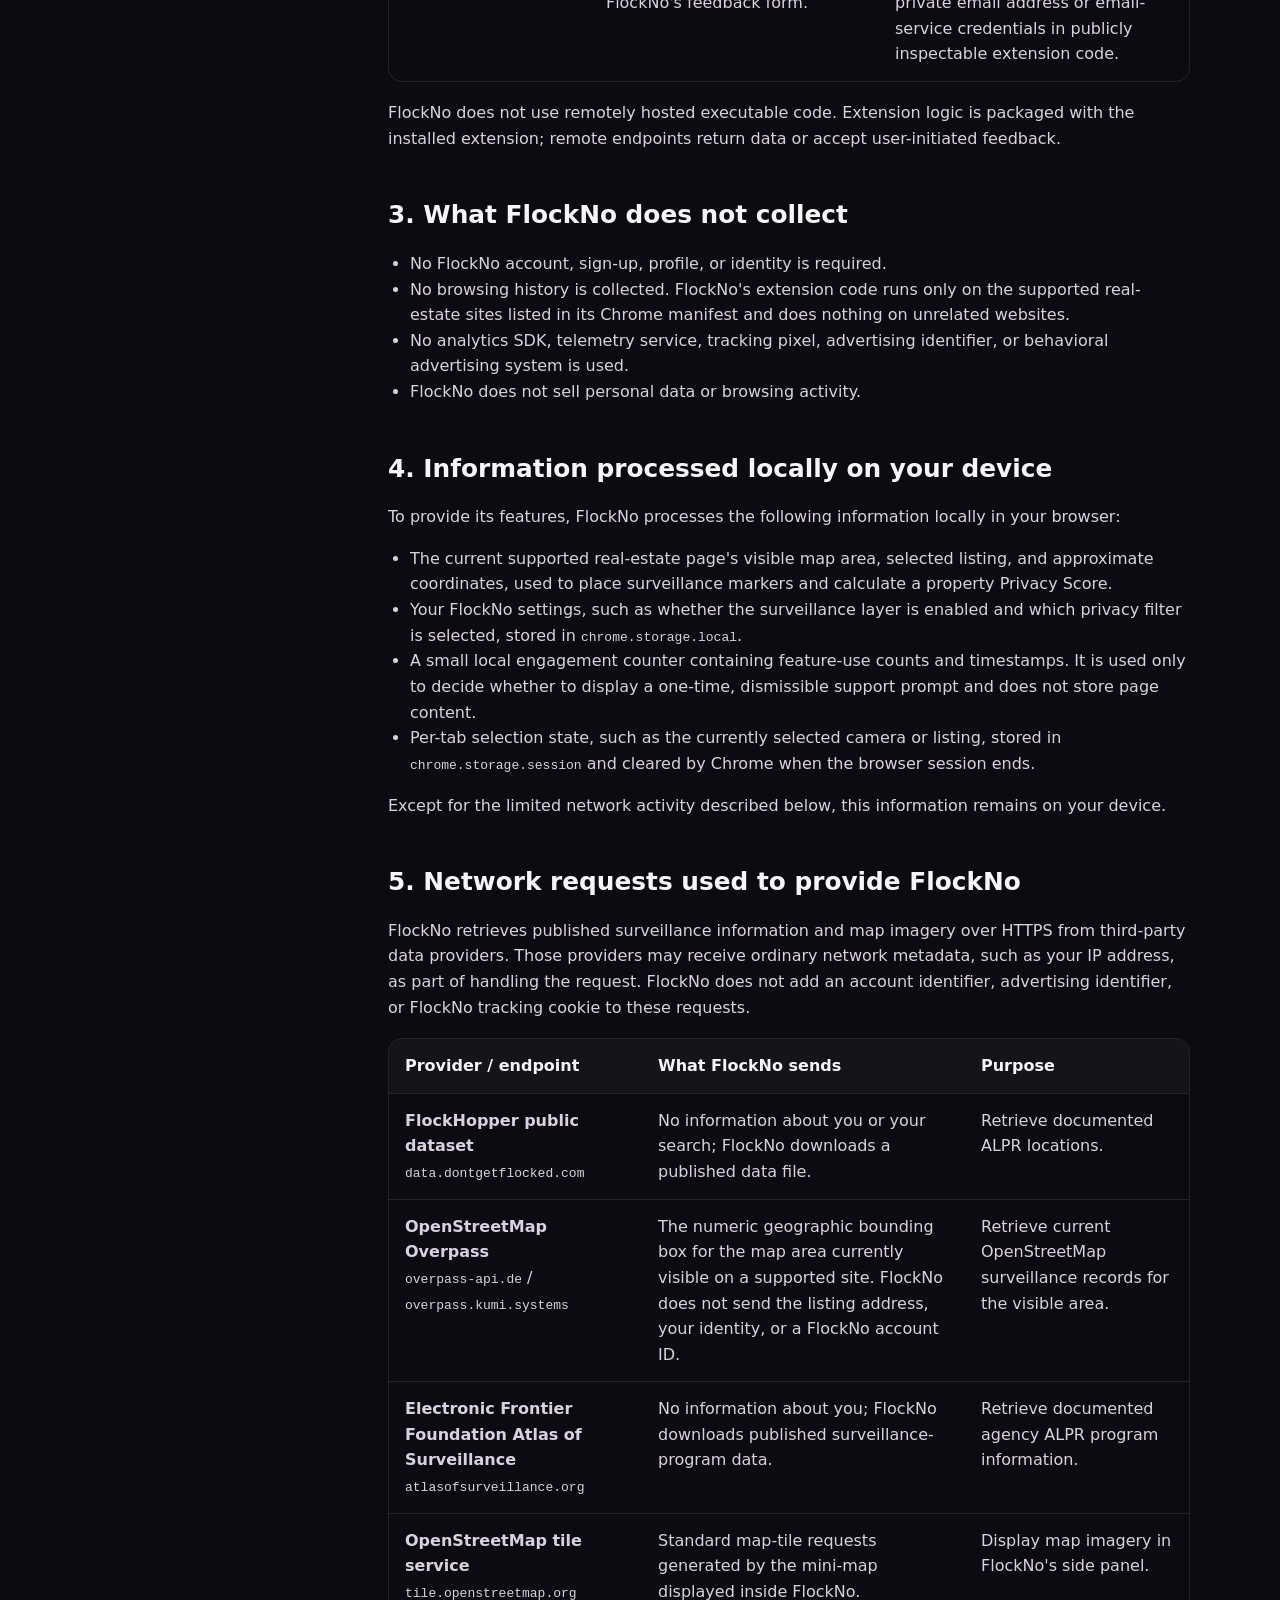
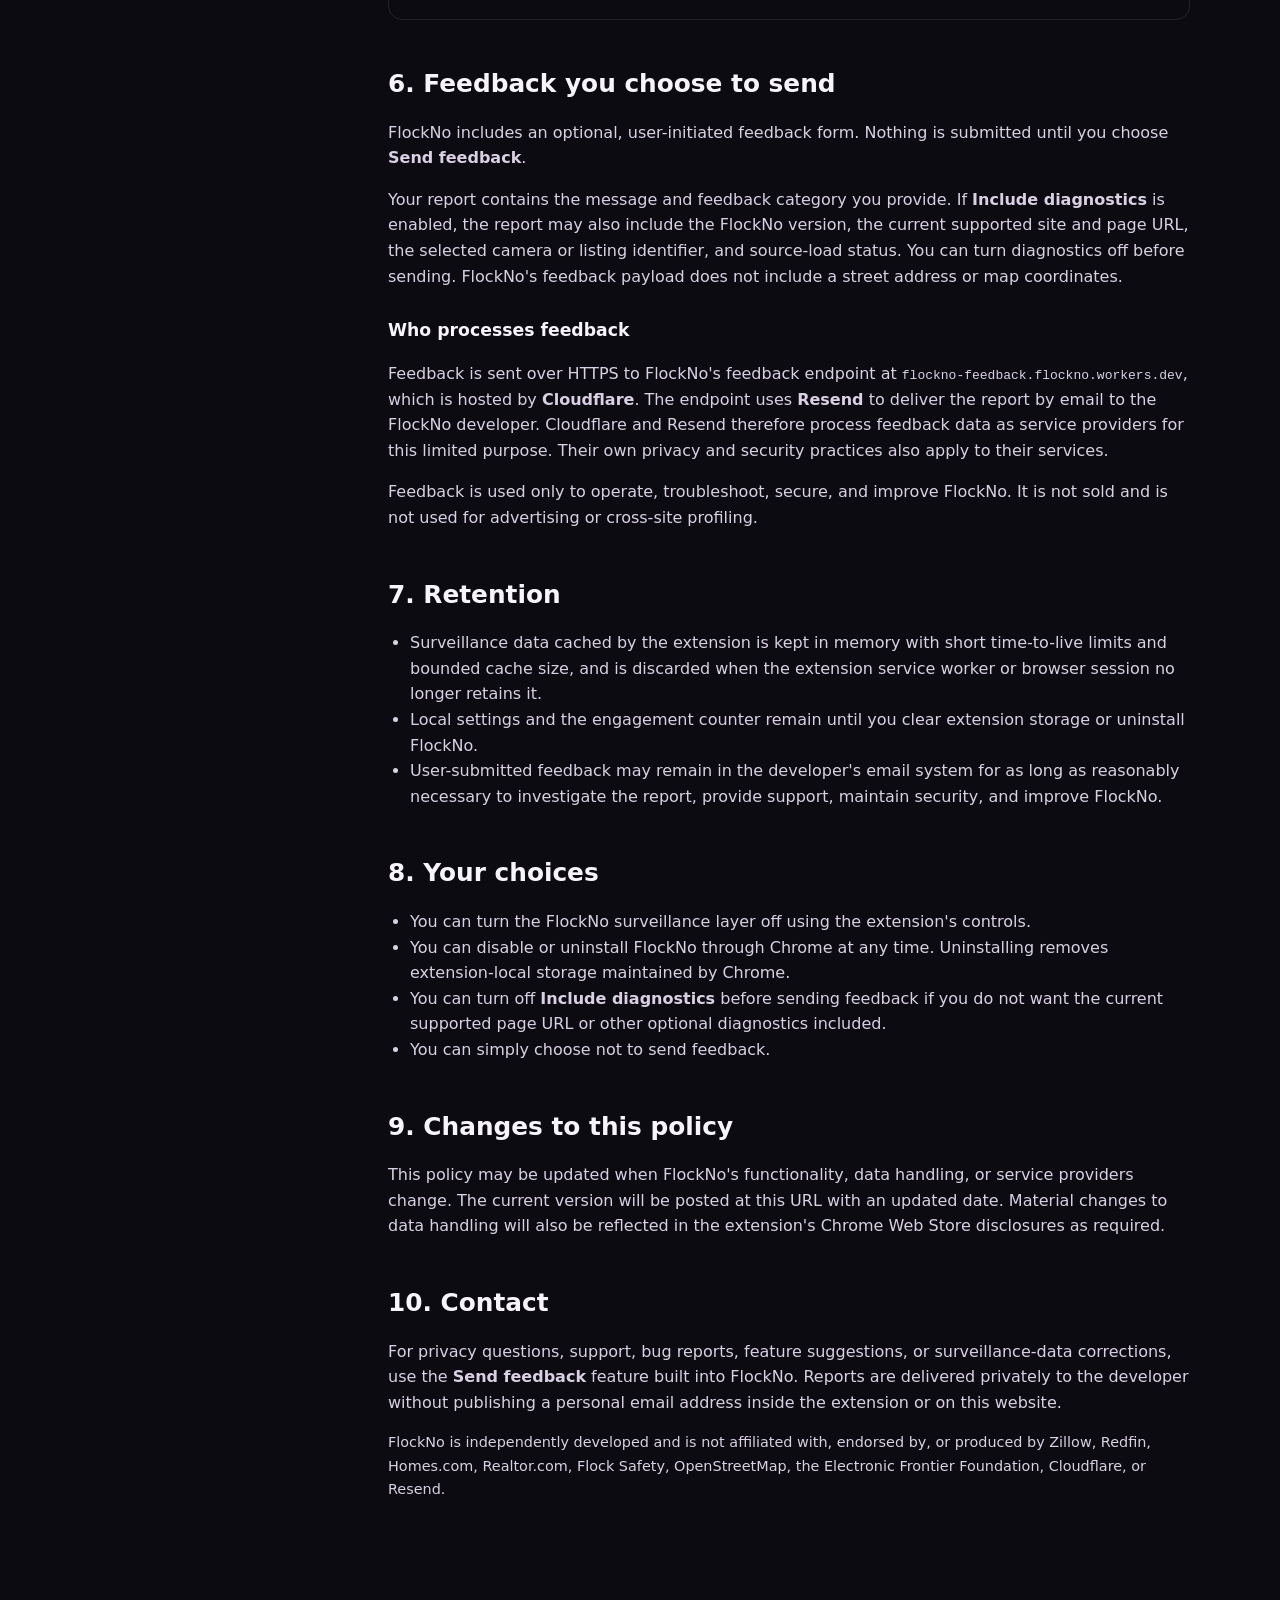
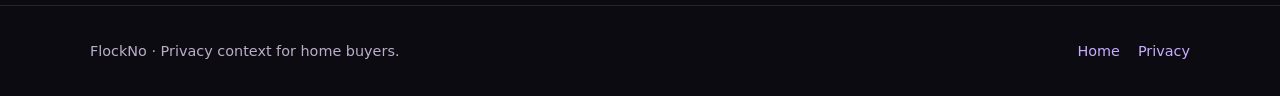
==== commit 1f13f039: "Add files via upload" ====
--- a/privacy.html
+++ b/privacy.html
@@ -4,10 +4,10 @@
 <meta charset="utf-8"><meta name="viewport" content="width=device-width,initial-scale=1">
 <title>Privacy Policy — FlockNo</title>
 <meta name="description" content="FlockNo privacy policy: what the extension processes, transmits, stores, and shares.">
-<meta name="theme-color" content="#0d0b12"><link rel="icon" href="./assets/icon.png"><link rel="stylesheet" href="./styles.css">
+<meta name="theme-color" content="#0d0b12"><link rel="icon" type="image/png" href="./assets/icon-source.png"><link rel="stylesheet" href="./styles.css">
 </head>
 <body>
-<header><div class="wrap nav"><a class="brand brand-lockup" href="./"><img src="./assets/flockno-logo.png" alt="FlockNo"></a><nav class="navlinks"><a href="./">Home</a><a class="active keep" href="./privacy.html">Privacy Policy</a></nav></div></header>
+<header><div class="wrap nav"><a class="brand brand-lockup" href="./"><img src="./assets/flockno-lockup.png" alt="FlockNo"></a><nav class="navlinks"><a href="./">Home</a><a class="active keep" href="./privacy.html">Privacy Policy</a></nav></div></header>
 <main class="wrap policy">
 <aside class="toc"><strong>On this page</strong><a href="#purpose">Purpose</a><a href="#permissions">Permissions & site access</a><a href="#not-collected">What we don't collect</a><a href="#local">Processed locally</a><a href="#network">Network requests</a><a href="#feedback">Feedback</a><a href="#retention">Retention</a><a href="#choices">Your choices</a><a href="#changes">Changes</a><a href="#contact">Contact</a></aside>
 <article class="content">
--- a/styles.css
+++ b/styles.css
@@ -36,3 +36,26 @@
 .method-grid{display:grid;grid-template-columns:repeat(4,1fr);gap:14px;margin-top:32px}.method{border-top:2px solid rgba(140,92,255,.55);padding:18px 4px 0}.method p{color:var(--muted);font-size:.94rem}.wide{margin-top:36px}
 @media(max-width:900px){.hero-grid,.split{grid-template-columns:1fr}.hero-mark{min-height:200px}.feature-grid{grid-template-columns:repeat(2,1fr)}.method-grid{grid-template-columns:repeat(2,1fr)}}
 @media(max-width:600px){.feature-grid,.method-grid{grid-template-columns:1fr}.brand-lockup img{height:38px;max-width:150px}.hero-mark{display:none}}
+
+/* v3 approved FlockNo brand assets */
+.brand-lockup img{
+  display:block;
+  width:auto !important;
+  height:44px !important;
+  max-width:210px !important;
+  object-fit:contain !important;
+  border-radius:0 !important;
+}
+.hero-mark img{
+  display:block;
+  width:min(92%,520px) !important;
+  height:auto !important;
+  max-height:260px;
+  object-fit:contain !important;
+}
+@media(max-width:600px){
+  .brand-lockup img{
+    height:36px !important;
+    max-width:165px !important;
+  }
+}
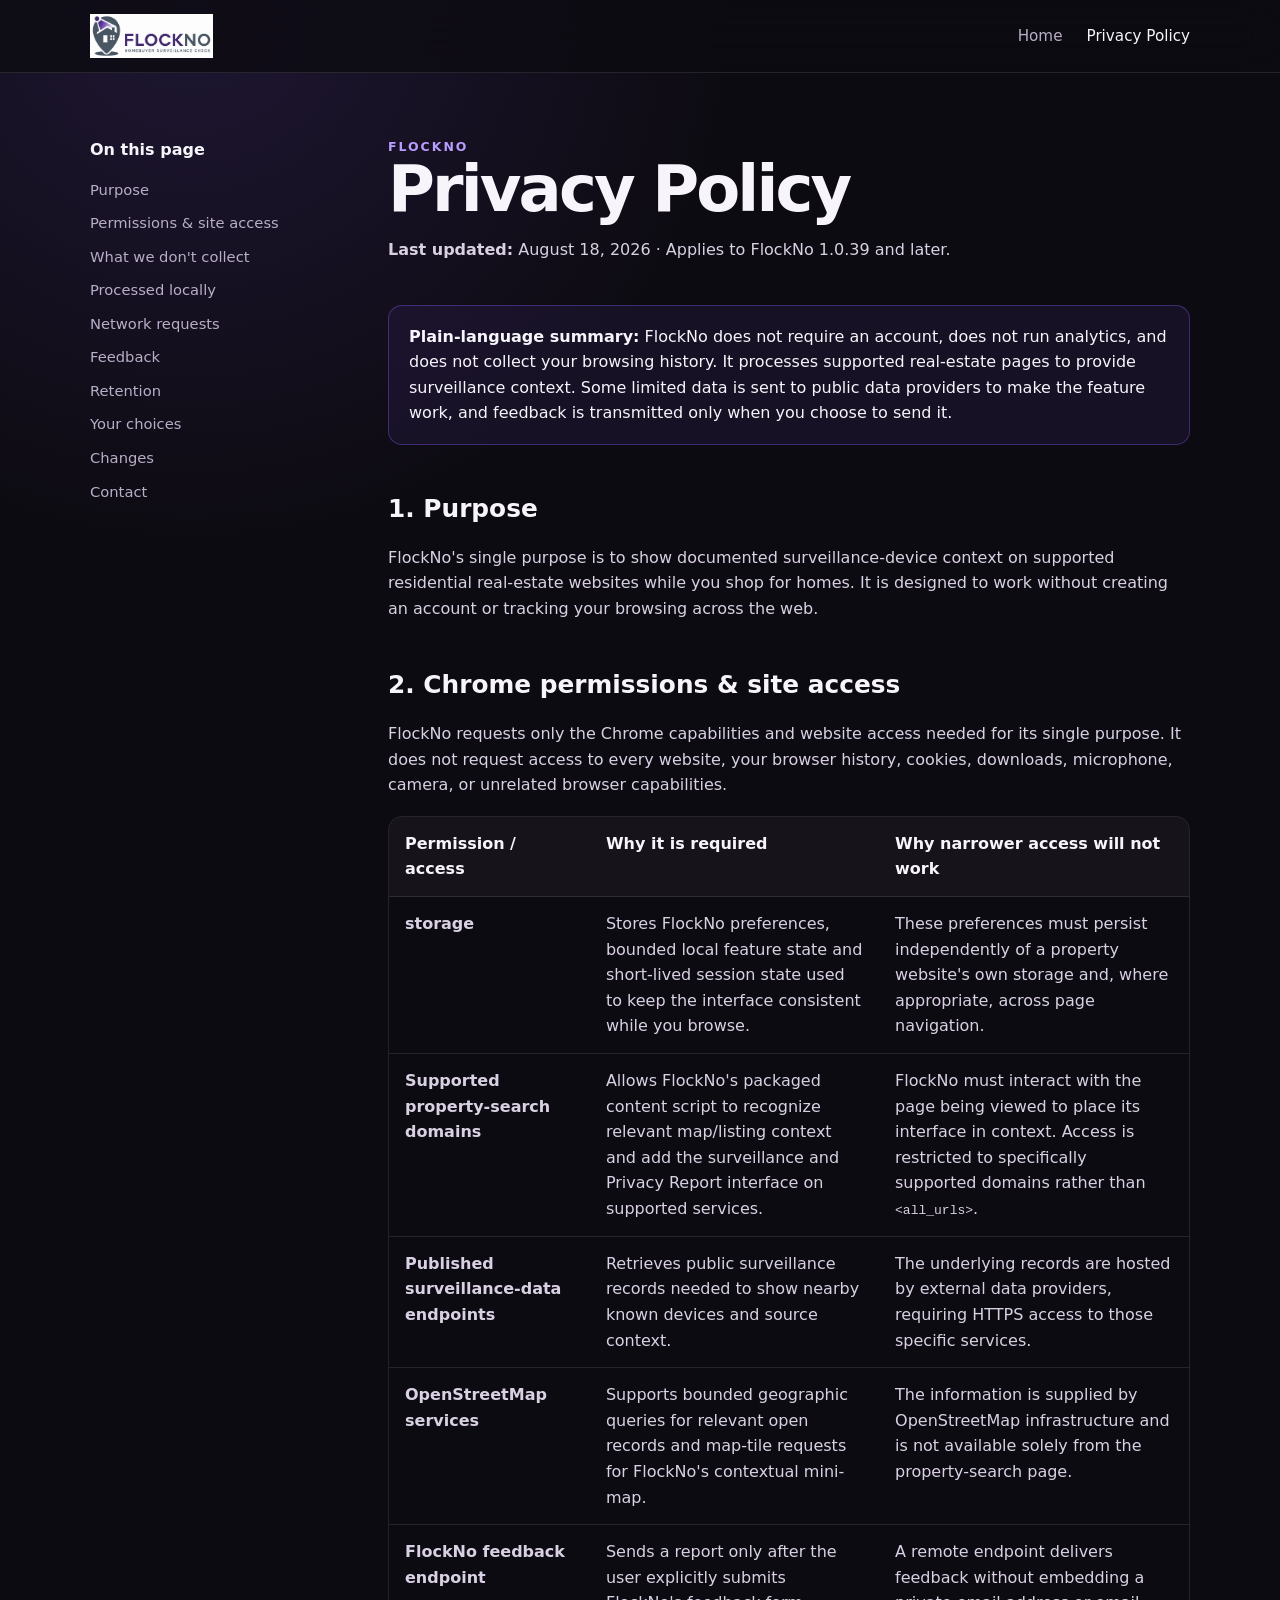
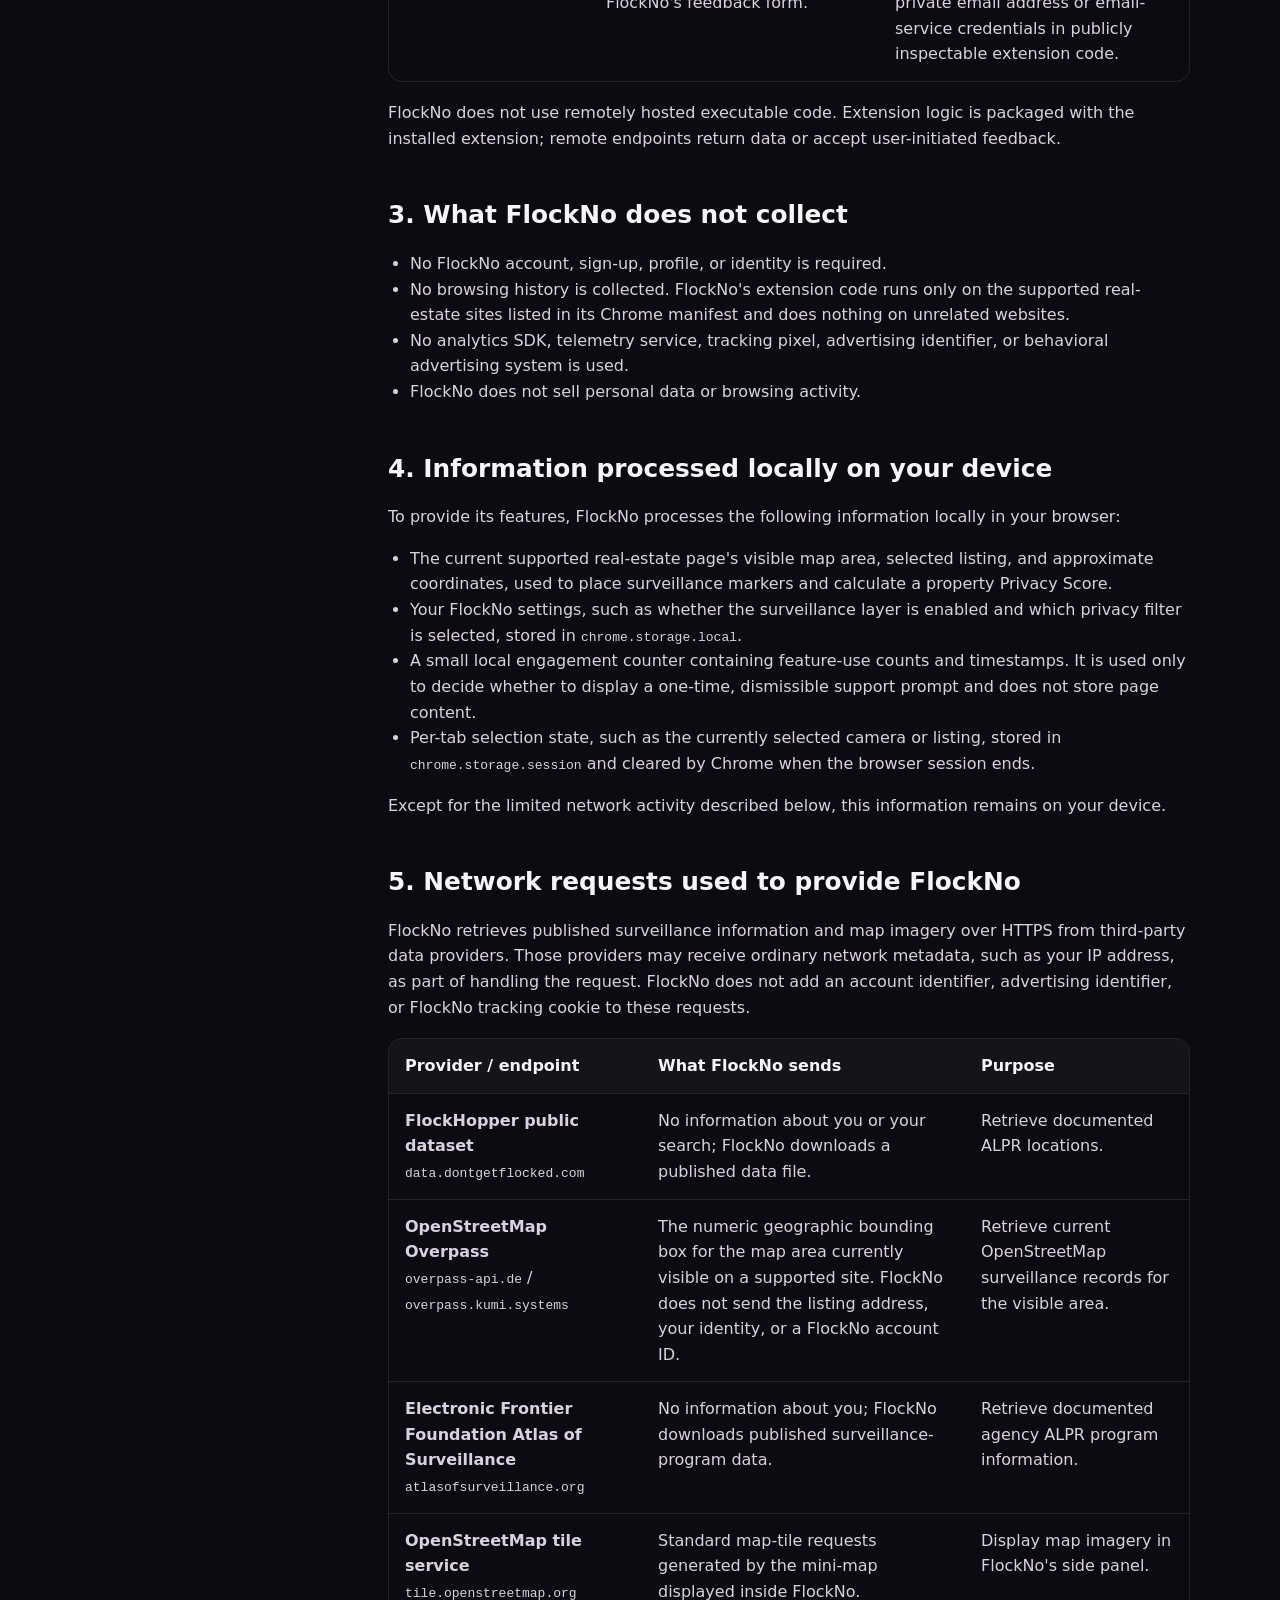
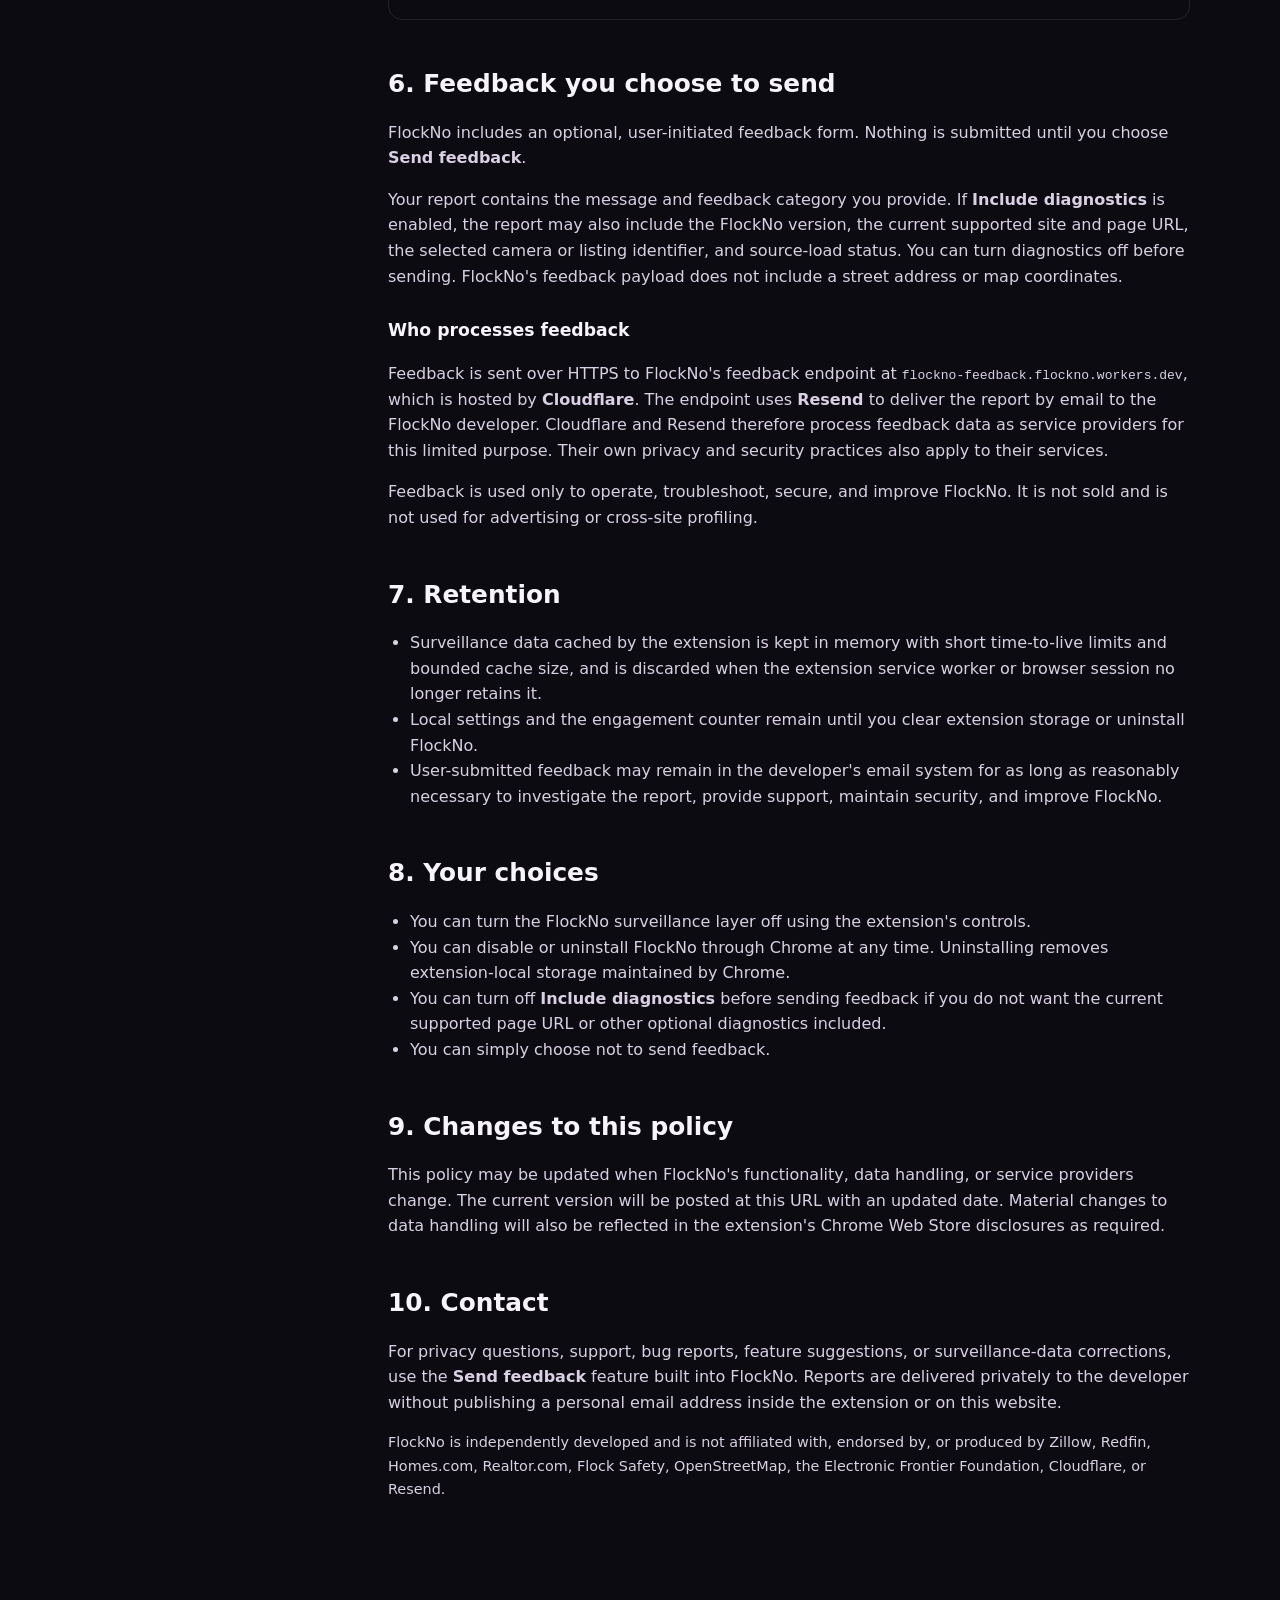
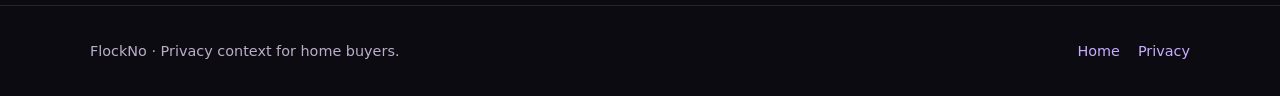
==== commit 2c13ca05: "Add files via upload" ====
--- a/privacy.html
+++ b/privacy.html
@@ -4,10 +4,10 @@
 <meta charset="utf-8"><meta name="viewport" content="width=device-width,initial-scale=1">
 <title>Privacy Policy — FlockNo</title>
 <meta name="description" content="FlockNo privacy policy: what the extension processes, transmits, stores, and shares.">
-<meta name="theme-color" content="#0d0b12"><link rel="icon" type="image/png" href="./assets/icon-source.png"><link rel="stylesheet" href="./styles.css">
+<meta name="theme-color" content="#0d0b12"><link rel="icon" type="image/png" href="./icon-source.png"><link rel="stylesheet" href="./styles.css">
 </head>
 <body>
-<header><div class="wrap nav"><a class="brand brand-lockup" href="./"><img src="./assets/flockno-lockup.png" alt="FlockNo"></a><nav class="navlinks"><a href="./">Home</a><a class="active keep" href="./privacy.html">Privacy Policy</a></nav></div></header>
+<header><div class="wrap nav"><a class="brand brand-lockup" href="./"><img src="./flockno-lockup.png" alt="FlockNo"></a><nav class="navlinks"><a href="./">Home</a><a class="active keep" href="./privacy.html">Privacy Policy</a></nav></div></header>
 <main class="wrap policy">
 <aside class="toc"><strong>On this page</strong><a href="#purpose">Purpose</a><a href="#permissions">Permissions & site access</a><a href="#not-collected">What we don't collect</a><a href="#local">Processed locally</a><a href="#network">Network requests</a><a href="#feedback">Feedback</a><a href="#retention">Retention</a><a href="#choices">Your choices</a><a href="#changes">Changes</a><a href="#contact">Contact</a></aside>
 <article class="content">
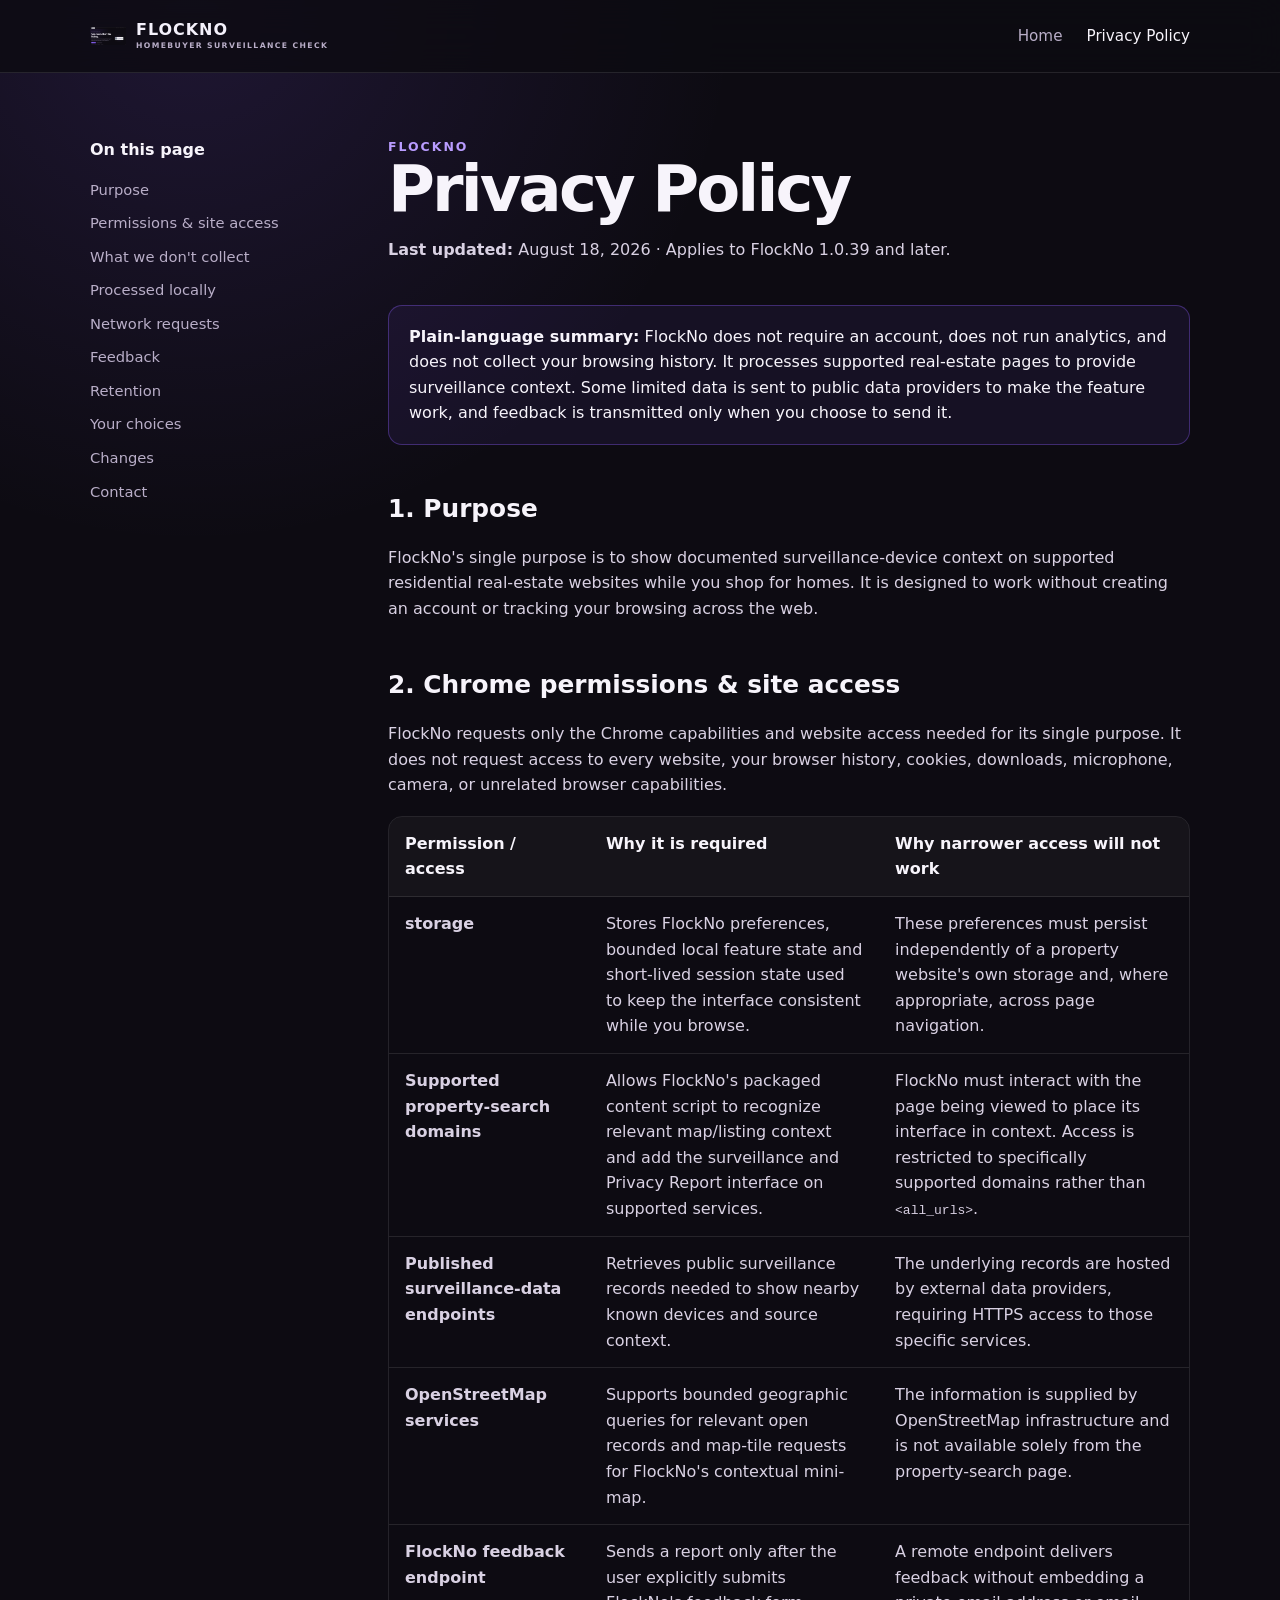
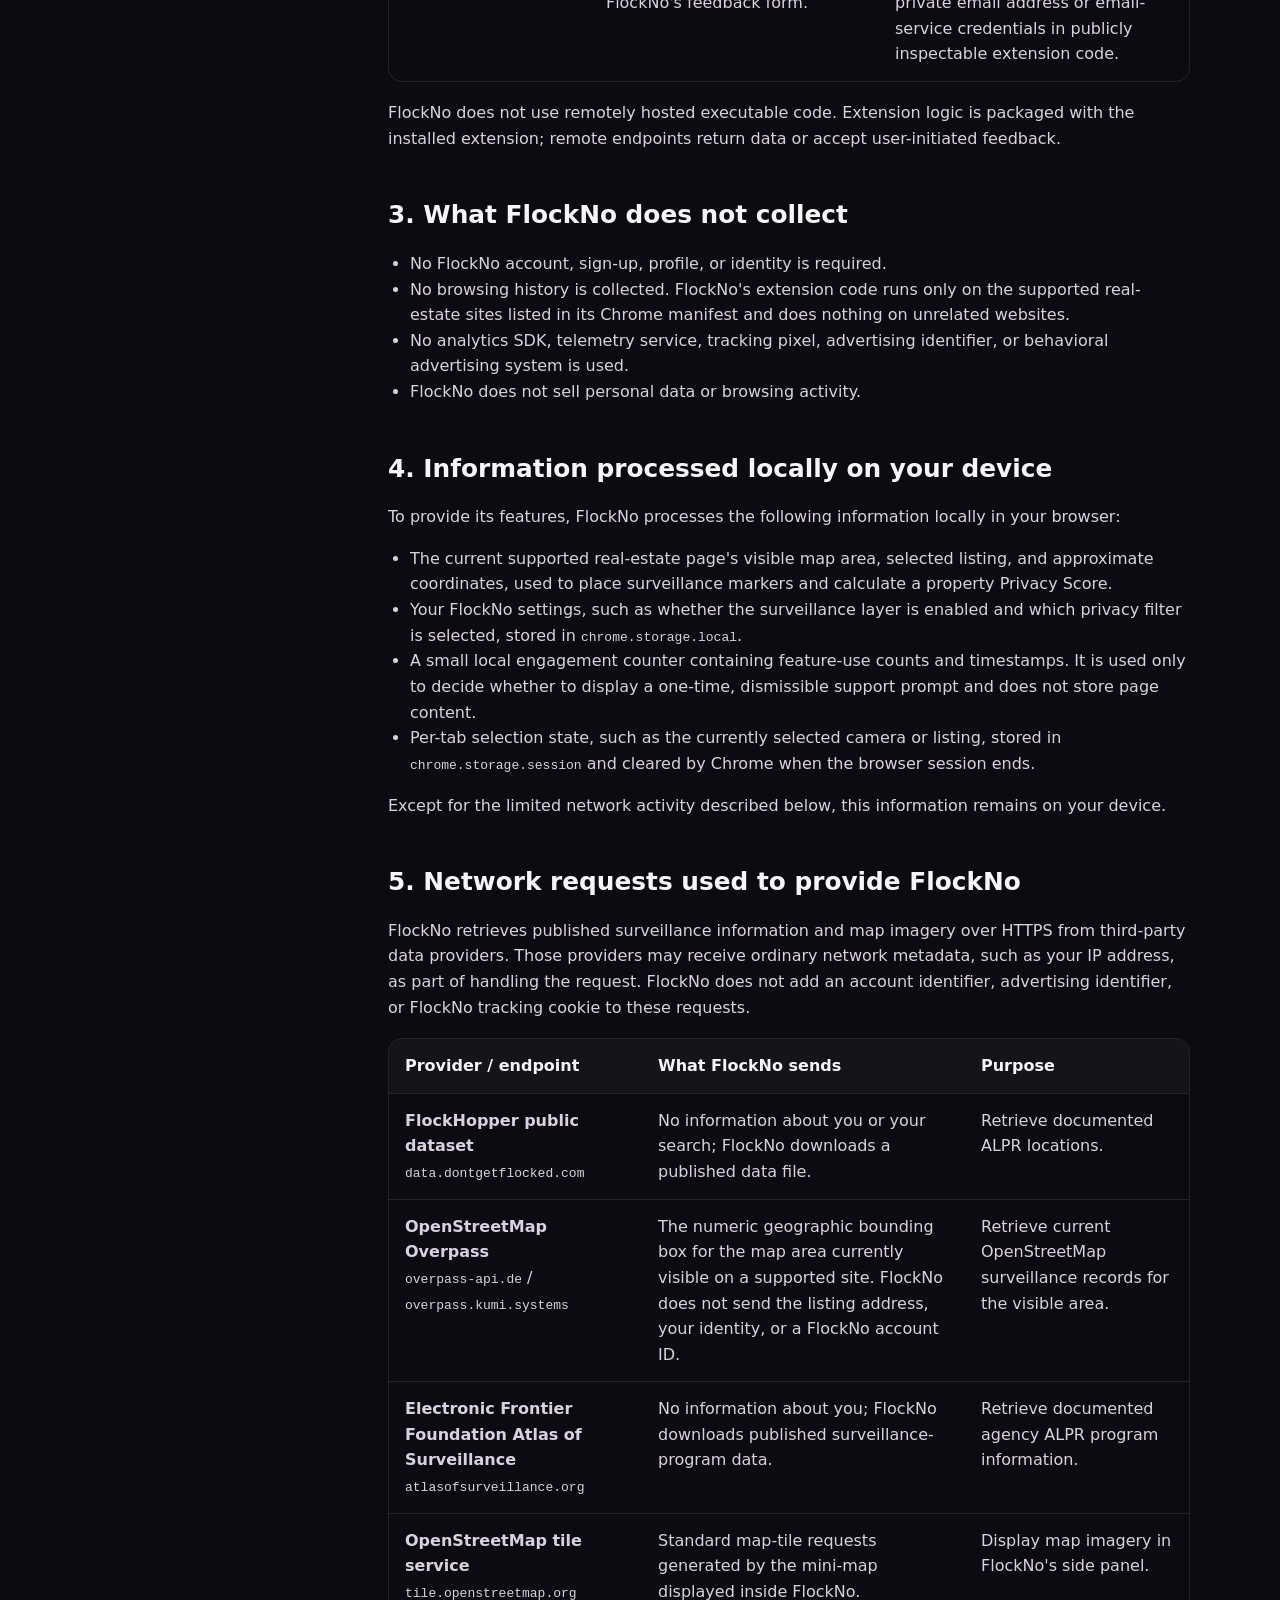
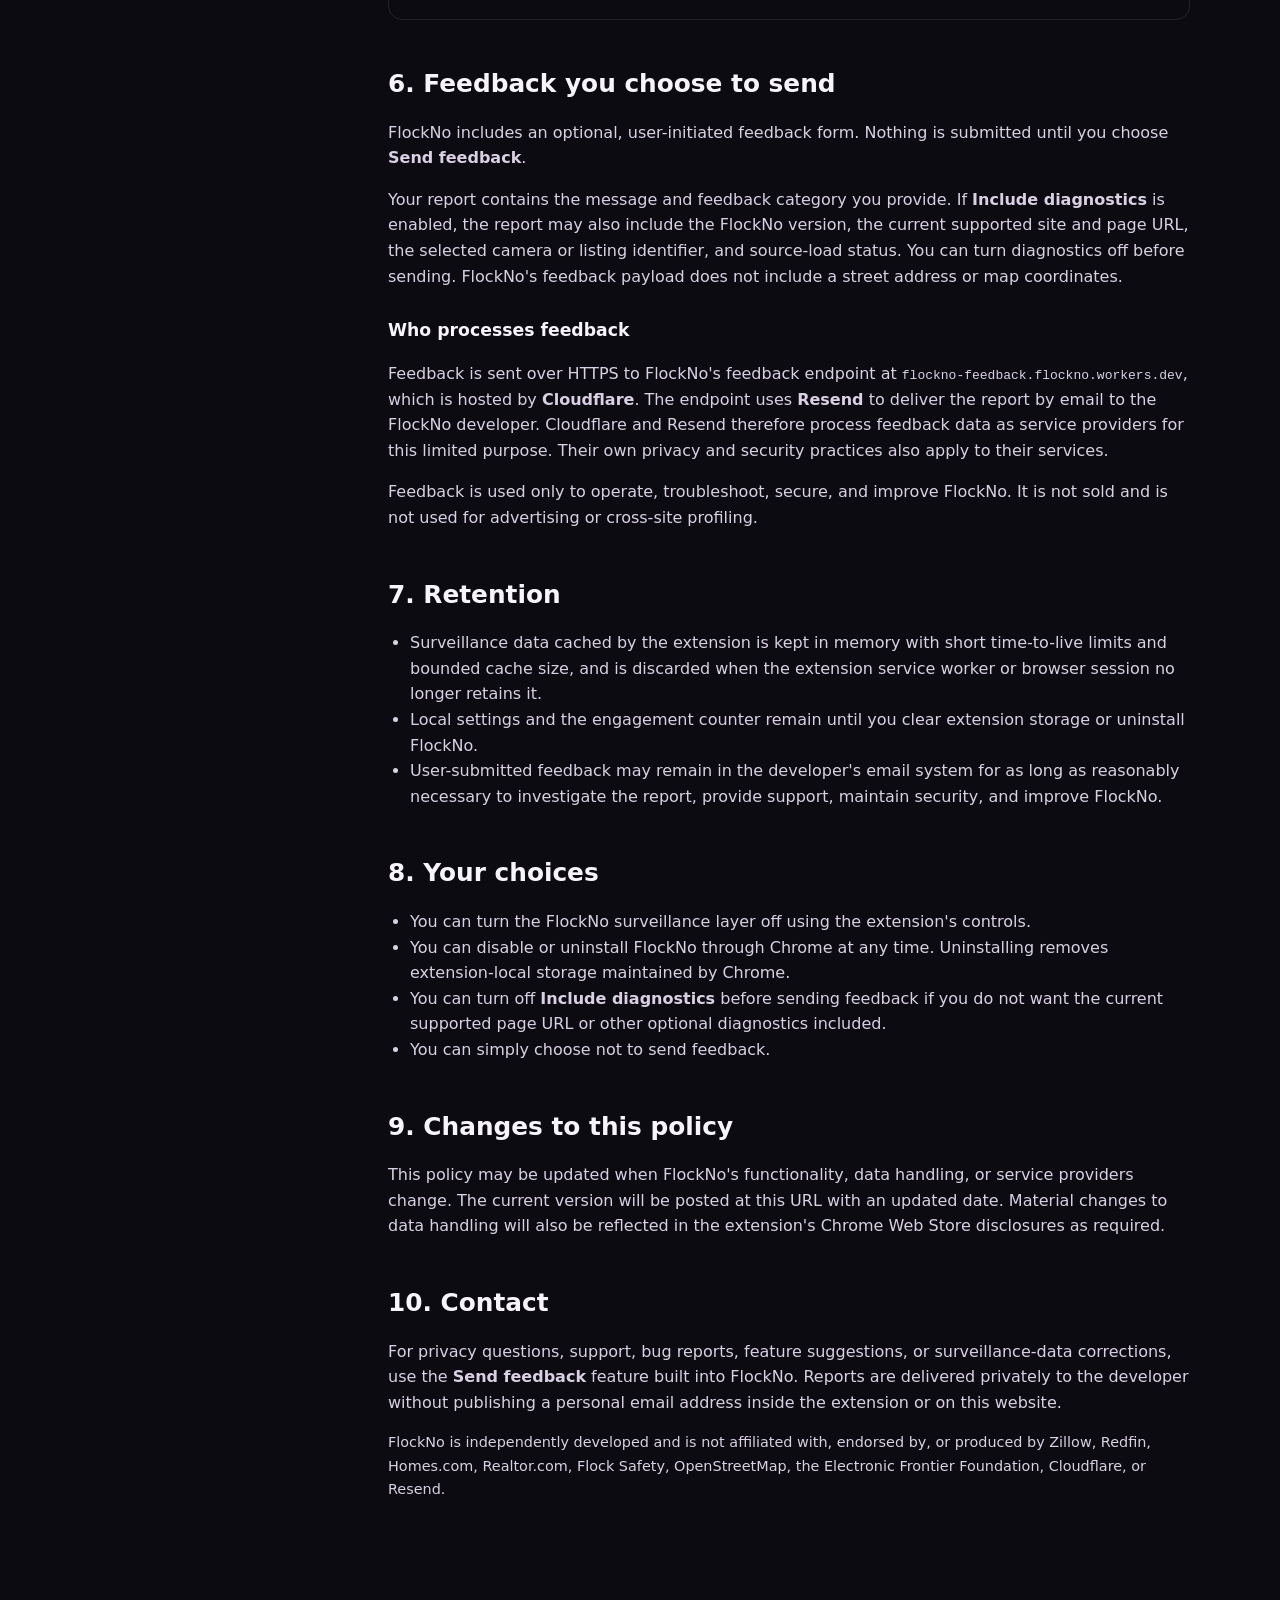
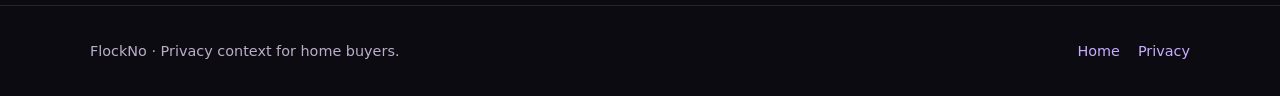
==== commit 8e04d159: "Add files via upload" ====
--- a/privacy.html
+++ b/privacy.html
@@ -7,7 +7,10 @@
 <meta name="theme-color" content="#0d0b12"><link rel="icon" type="image/png" href="./icon-source.png"><link rel="stylesheet" href="./styles.css">
 </head>
 <body>
-<header><div class="wrap nav"><a class="brand brand-lockup" href="./"><img src="./flockno-lockup.png" alt="FlockNo"></a><nav class="navlinks"><a href="./">Home</a><a class="active keep" href="./privacy.html">Privacy Policy</a></nav></div></header>
+<header><div class="wrap nav"><a class="brand brand-wordmark" href="./">
+        <img src="./icon-source.png" alt="">
+        <span class="brand-copy"><strong>FLOCKNO</strong><small>HOMEBUYER SURVEILLANCE CHECK</small></span>
+      </a><nav class="navlinks"><a href="./">Home</a><a class="active keep" href="./privacy.html">Privacy Policy</a></nav></div></header>
 <main class="wrap policy">
 <aside class="toc"><strong>On this page</strong><a href="#purpose">Purpose</a><a href="#permissions">Permissions & site access</a><a href="#not-collected">What we don't collect</a><a href="#local">Processed locally</a><a href="#network">Network requests</a><a href="#feedback">Feedback</a><a href="#retention">Retention</a><a href="#choices">Your choices</a><a href="#changes">Changes</a><a href="#contact">Contact</a></aside>
 <article class="content">
--- a/styles.css
+++ b/styles.css
@@ -59,3 +59,105 @@
     max-width:165px !important;
   }
 }
+
+/* v5 dark-site brand treatment */
+.brand-wordmark{
+  display:flex;
+  align-items:center;
+  gap:10px;
+  text-decoration:none;
+  color:var(--text);
+}
+.brand-wordmark img{
+  width:36px !important;
+  height:36px !important;
+  object-fit:contain !important;
+  display:block;
+  border-radius:0 !important;
+  background:transparent !important;
+}
+.brand-copy{
+  display:flex;
+  flex-direction:column;
+  line-height:1;
+  gap:4px;
+}
+.brand-copy strong{
+  font-size:1rem;
+  letter-spacing:.06em;
+  color:#f4f1fb;
+}
+.brand-copy small{
+  font-size:.48rem;
+  letter-spacing:.18em;
+  color:var(--muted);
+  white-space:nowrap;
+}
+
+.hero-product{
+  position:relative;
+  border:1px solid var(--line);
+  border-radius:26px;
+  overflow:hidden;
+  background:#111019;
+  box-shadow:0 26px 70px rgba(0,0,0,.28);
+}
+.hero-product::after{
+  content:"";
+  position:absolute;
+  inset:0;
+  pointer-events:none;
+  box-shadow:inset 0 0 0 1px rgba(255,255,255,.025);
+  border-radius:inherit;
+}
+.hero-product img{
+  display:block;
+  width:100%;
+  height:auto;
+  object-fit:cover;
+}
+
+.showcase-section{
+  overflow:hidden;
+}
+.showcase-grid{
+  display:grid;
+  grid-template-columns:1fr 1fr;
+  gap:24px;
+  margin-top:34px;
+}
+.product-shot{
+  margin:0;
+  border:1px solid var(--line);
+  border-radius:20px;
+  overflow:hidden;
+  background:rgba(255,255,255,.025);
+}
+.product-shot img{
+  display:block;
+  width:100%;
+  height:auto;
+  background:#fff;
+}
+.product-shot figcaption{
+  display:flex;
+  flex-direction:column;
+  gap:6px;
+  padding:18px 20px 20px;
+}
+.product-shot figcaption strong{
+  font-size:1rem;
+}
+.product-shot figcaption span{
+  color:var(--muted);
+  font-size:.92rem;
+  line-height:1.5;
+}
+
+@media(max-width:900px){
+  .showcase-grid{grid-template-columns:1fr}
+}
+@media(max-width:600px){
+  .brand-copy small{display:none}
+  .brand-wordmark img{width:32px !important;height:32px !important}
+}
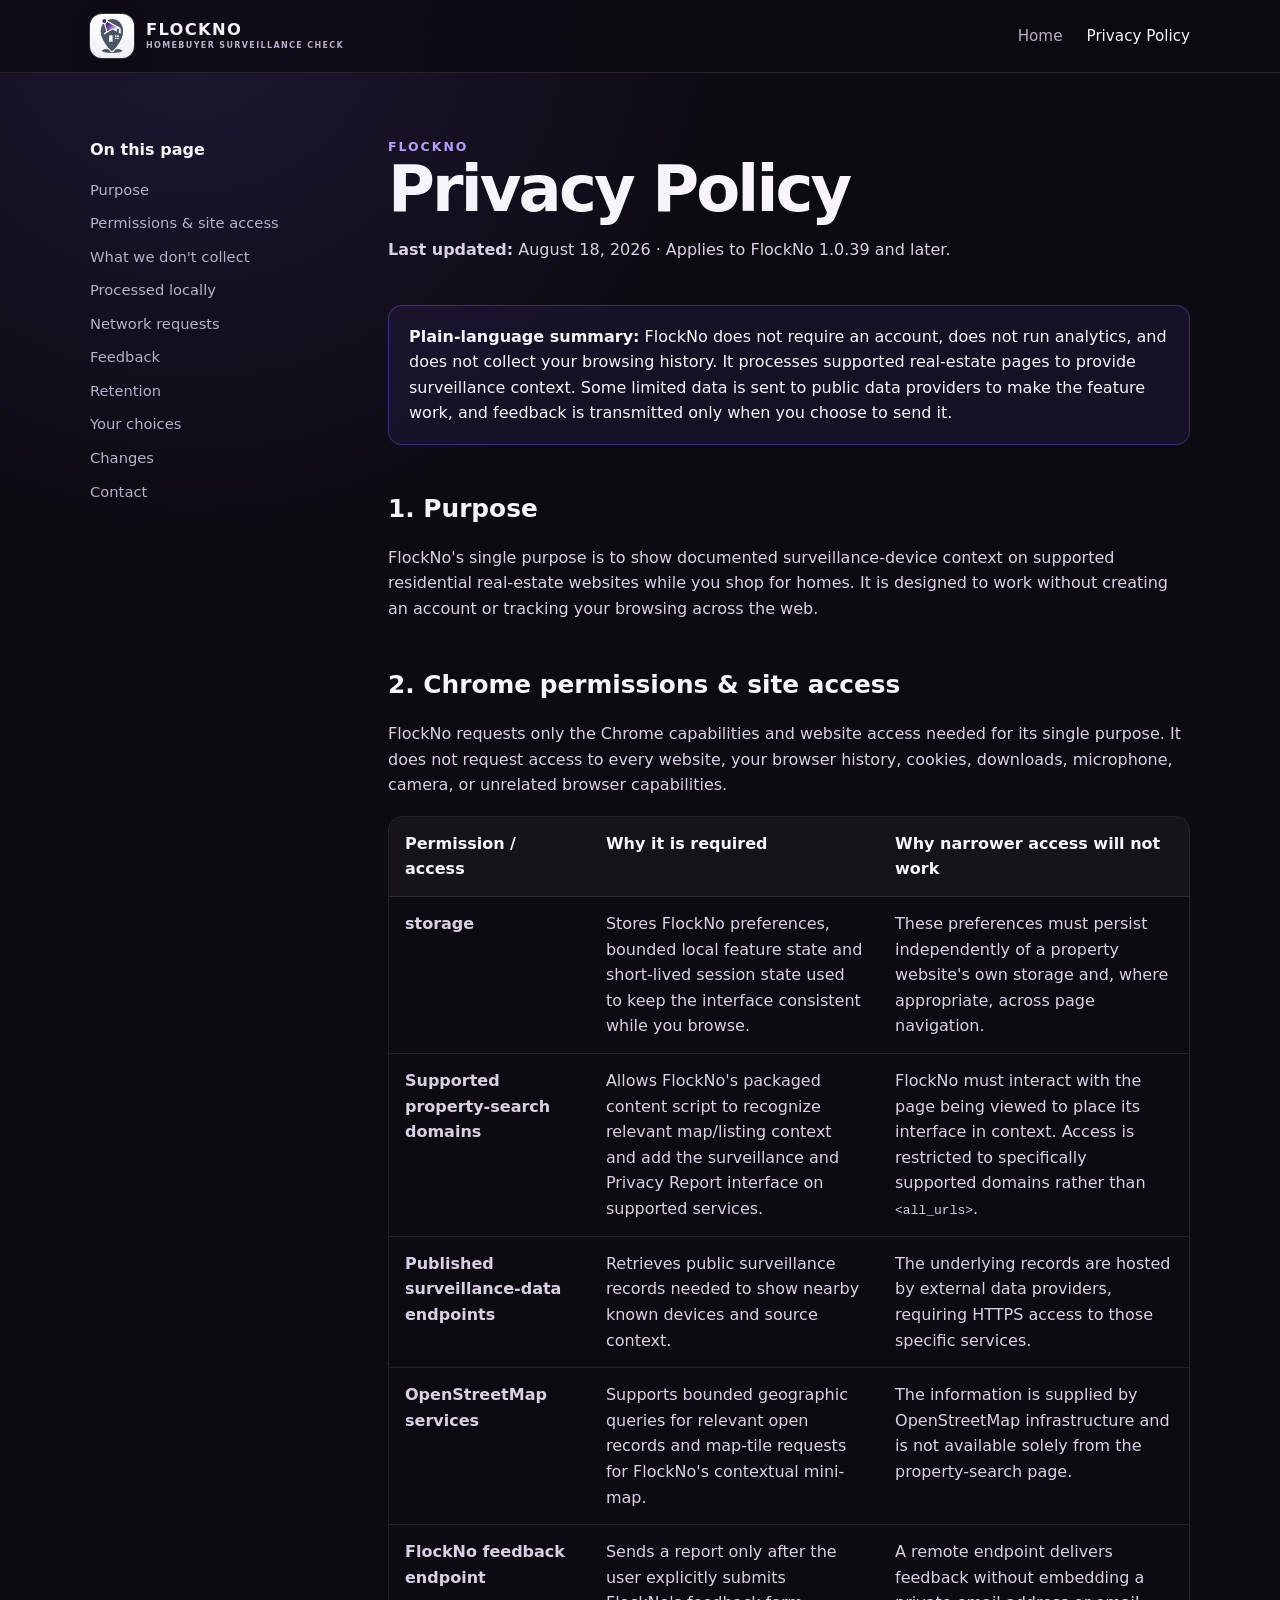
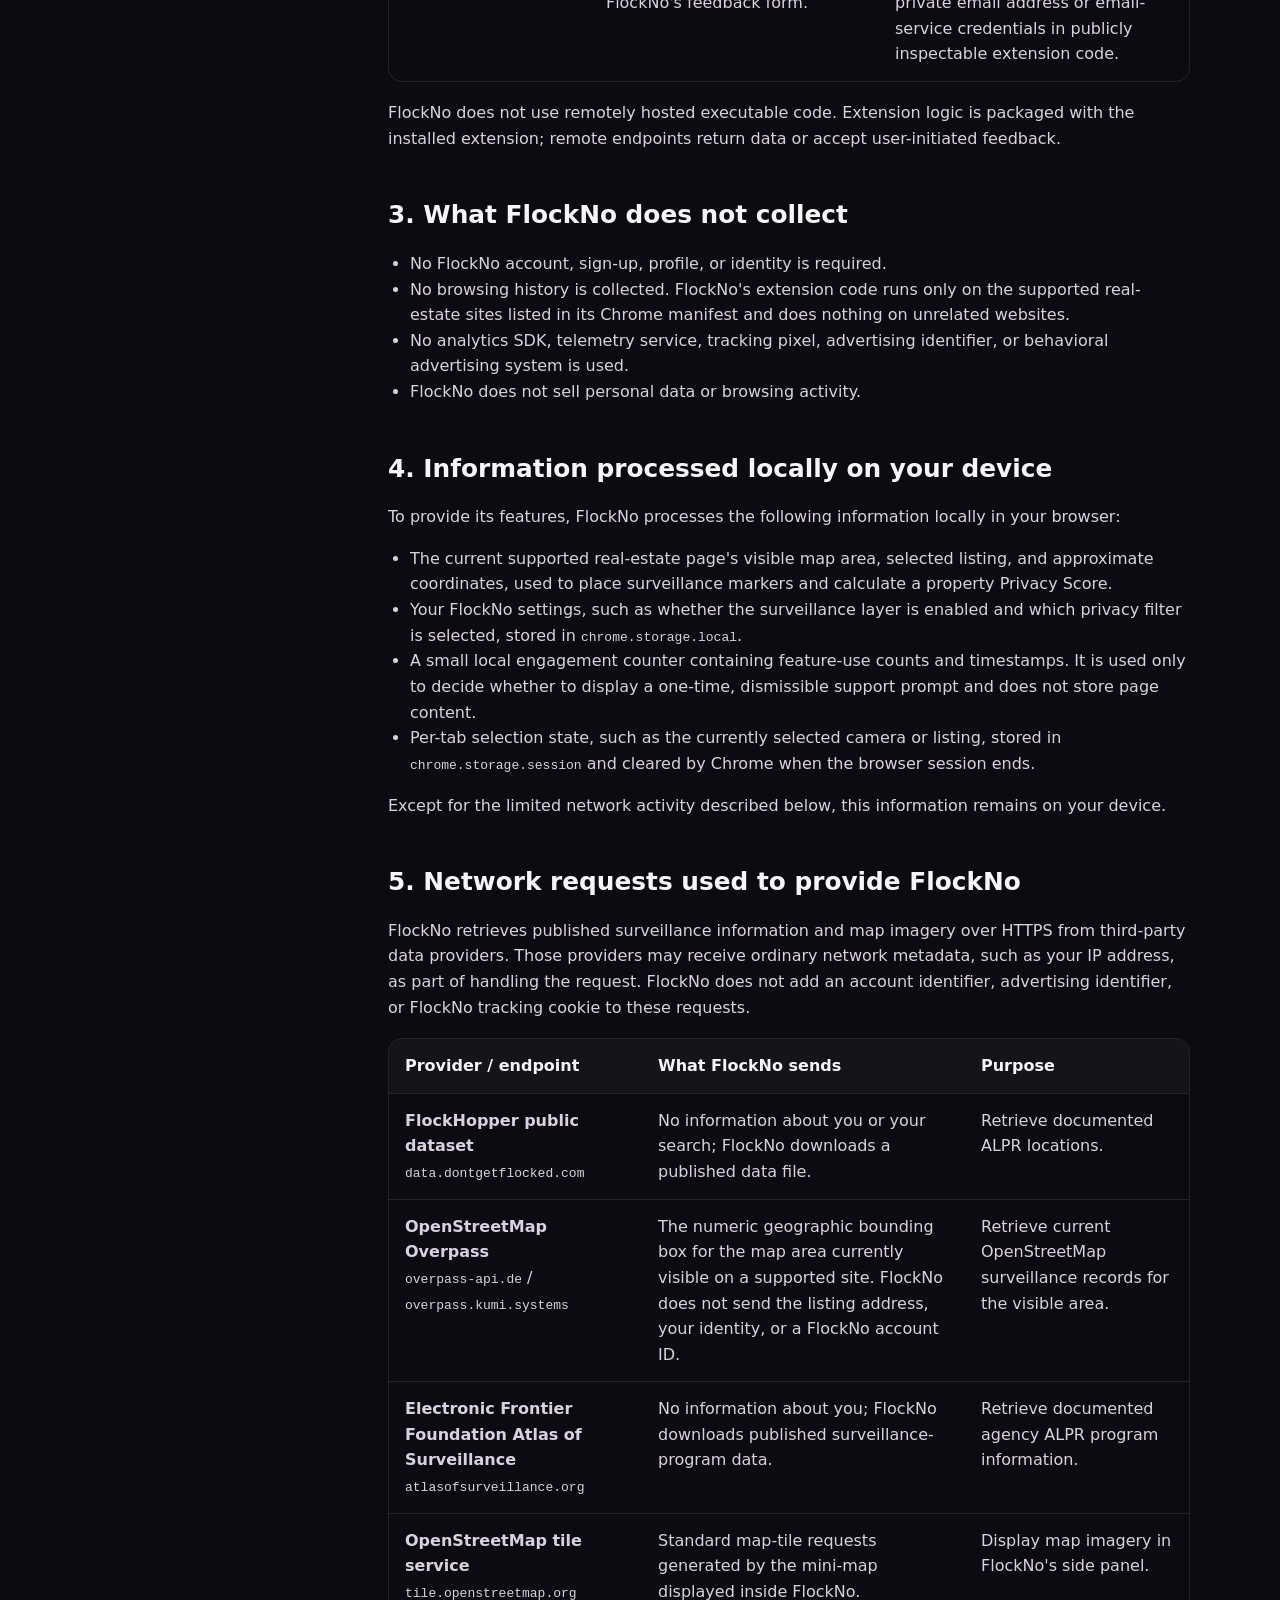
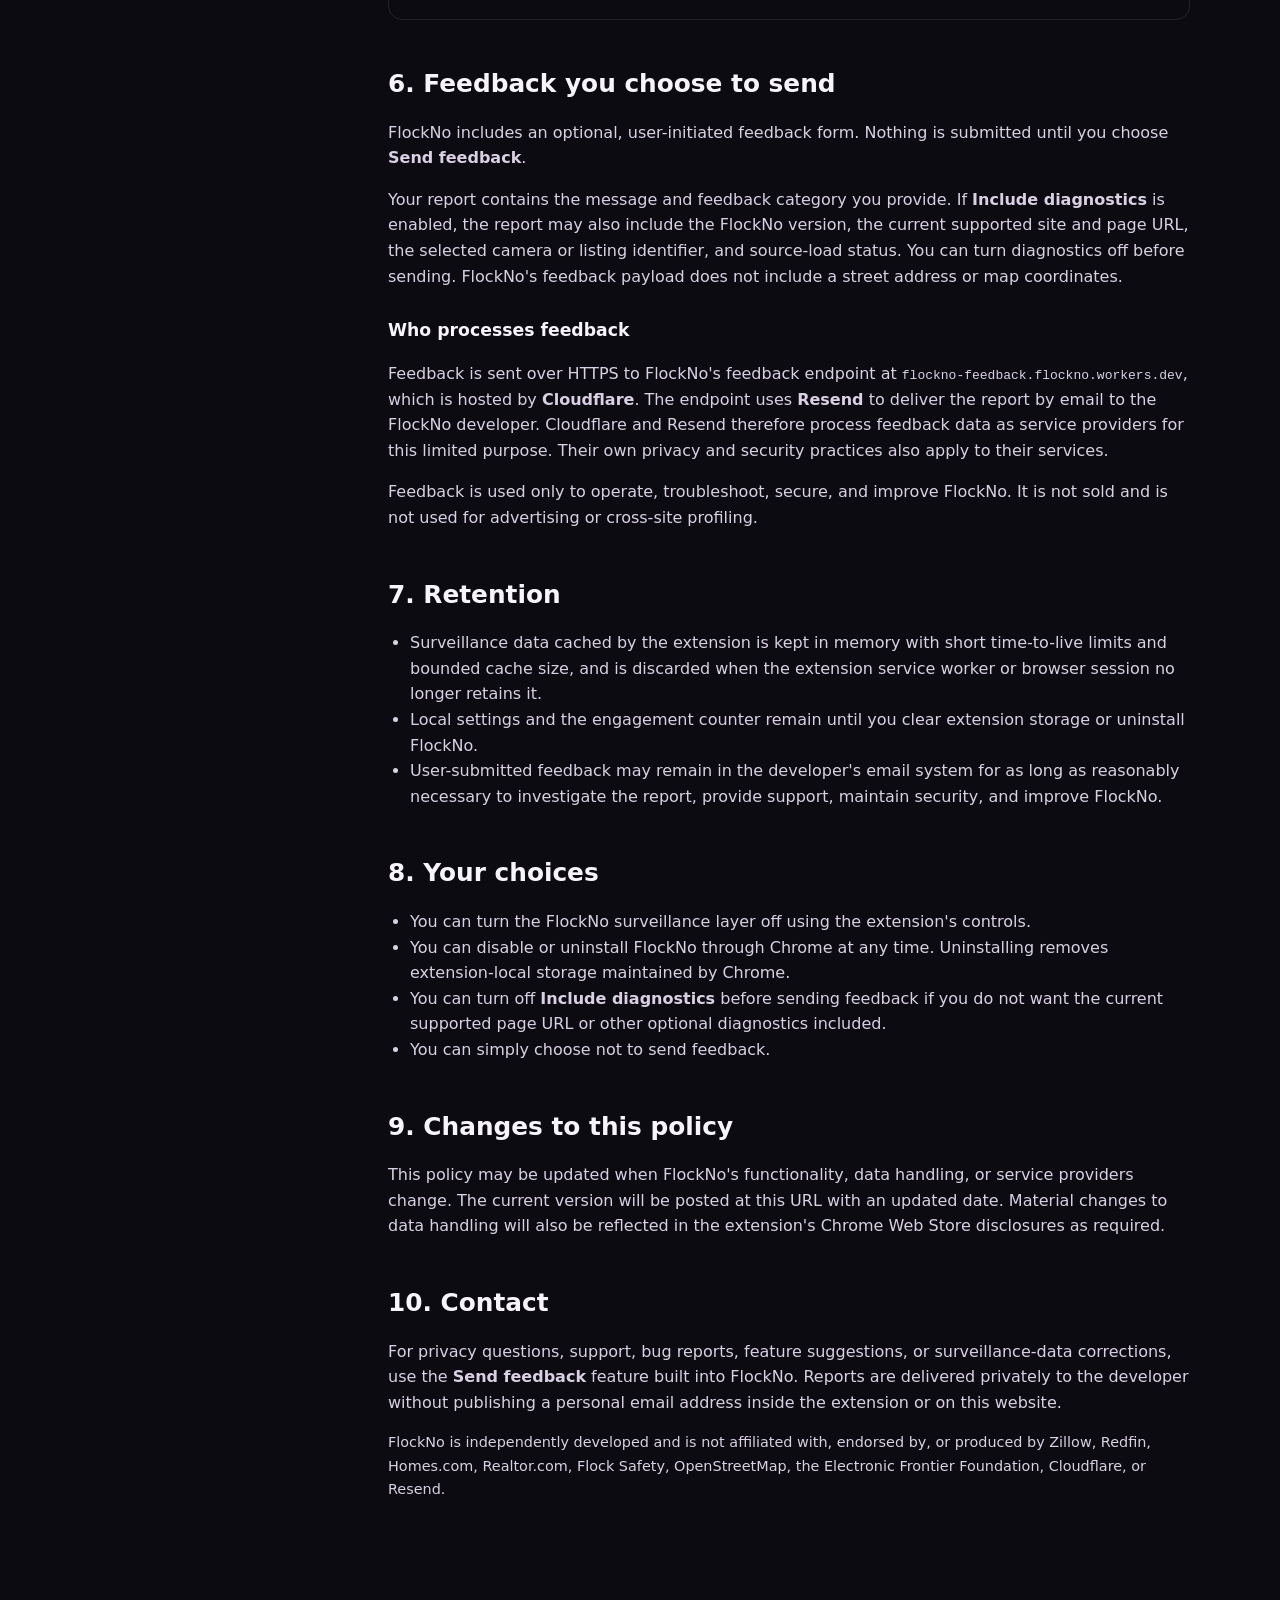
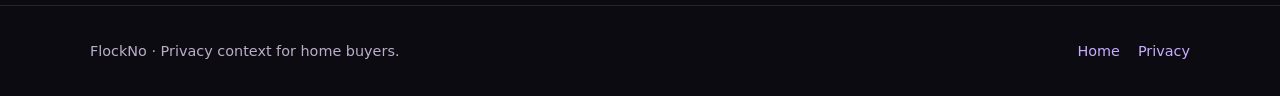
==== commit cba61f79: "Add files via upload" ====
--- a/privacy.html
+++ b/privacy.html
@@ -4,11 +4,11 @@
 <meta charset="utf-8"><meta name="viewport" content="width=device-width,initial-scale=1">
 <title>Privacy Policy — FlockNo</title>
 <meta name="description" content="FlockNo privacy policy: what the extension processes, transmits, stores, and shares.">
-<meta name="theme-color" content="#0d0b12"><link rel="icon" type="image/png" href="./icon-source.png"><link rel="stylesheet" href="./styles.css">
+<meta name="theme-color" content="#0d0b12"><link rel="icon" type="image/png" href="./flockno-logo.png"><link rel="stylesheet" href="./styles.css">
 </head>
 <body>
 <header><div class="wrap nav"><a class="brand brand-wordmark" href="./">
-        <img src="./icon-source.png" alt="">
+        <span class="brand-icon-tile"><img src="./flockno-logo.png" alt=""></span>
         <span class="brand-copy"><strong>FLOCKNO</strong><small>HOMEBUYER SURVEILLANCE CHECK</small></span>
       </a><nav class="navlinks"><a href="./">Home</a><a class="active keep" href="./privacy.html">Privacy Policy</a></nav></div></header>
 <main class="wrap policy">
--- a/styles.css
+++ b/styles.css
@@ -161,3 +161,91 @@
   .brand-copy small{display:none}
   .brand-wordmark img{width:32px !important;height:32px !important}
 }
+
+/* v6 header and hero improvements */
+.brand-wordmark{
+  display:flex;
+  align-items:center;
+  gap:12px;
+}
+.brand-icon-tile{
+  width:44px;
+  height:44px;
+  border-radius:12px;
+  background:linear-gradient(180deg,#ffffff,#f1eef7);
+  display:grid;
+  place-items:center;
+  box-shadow:
+    0 0 0 1px rgba(255,255,255,.16),
+    0 7px 18px rgba(0,0,0,.26);
+  flex:0 0 auto;
+}
+.brand-icon-tile img{
+  width:34px !important;
+  height:34px !important;
+  object-fit:contain !important;
+  display:block;
+  background:transparent !important;
+}
+.brand-copy strong{
+  font-size:1.02rem;
+  letter-spacing:.08em;
+}
+.brand-copy small{
+  font-size:.50rem;
+  letter-spacing:.17em;
+}
+
+.hero-grid{
+  grid-template-columns:minmax(0,.95fr) minmax(620px,1.05fr) !important;
+  gap:46px !important;
+}
+.hero-product-large{
+  min-height:0 !important;
+  border-radius:24px;
+  overflow:hidden;
+  background:#111019;
+  box-shadow:0 34px 90px rgba(0,0,0,.36);
+}
+.hero-product-large img{
+  width:100% !important;
+  height:auto !important;
+  max-height:none !important;
+  object-fit:contain !important;
+}
+.hero-caption{
+  color:var(--muted);
+  font-size:.80rem;
+  margin-top:10px;
+  padding-left:2px;
+}
+
+.showcase-grid{
+  gap:28px !important;
+}
+.product-shot img{
+  width:100%;
+  height:auto;
+  object-fit:contain;
+}
+.showcase-section .wrap{
+  max-width:1500px;
+}
+
+@media(max-width:1200px){
+  .hero-grid{
+    grid-template-columns:1fr !important;
+  }
+  .hero-product-large{
+    max-width:1100px;
+  }
+}
+@media(max-width:600px){
+  .brand-icon-tile{
+    width:38px;height:38px;border-radius:10px;
+  }
+  .brand-icon-tile img{
+    width:30px !important;height:30px !important;
+  }
+  .brand-copy small{display:none}
+}
